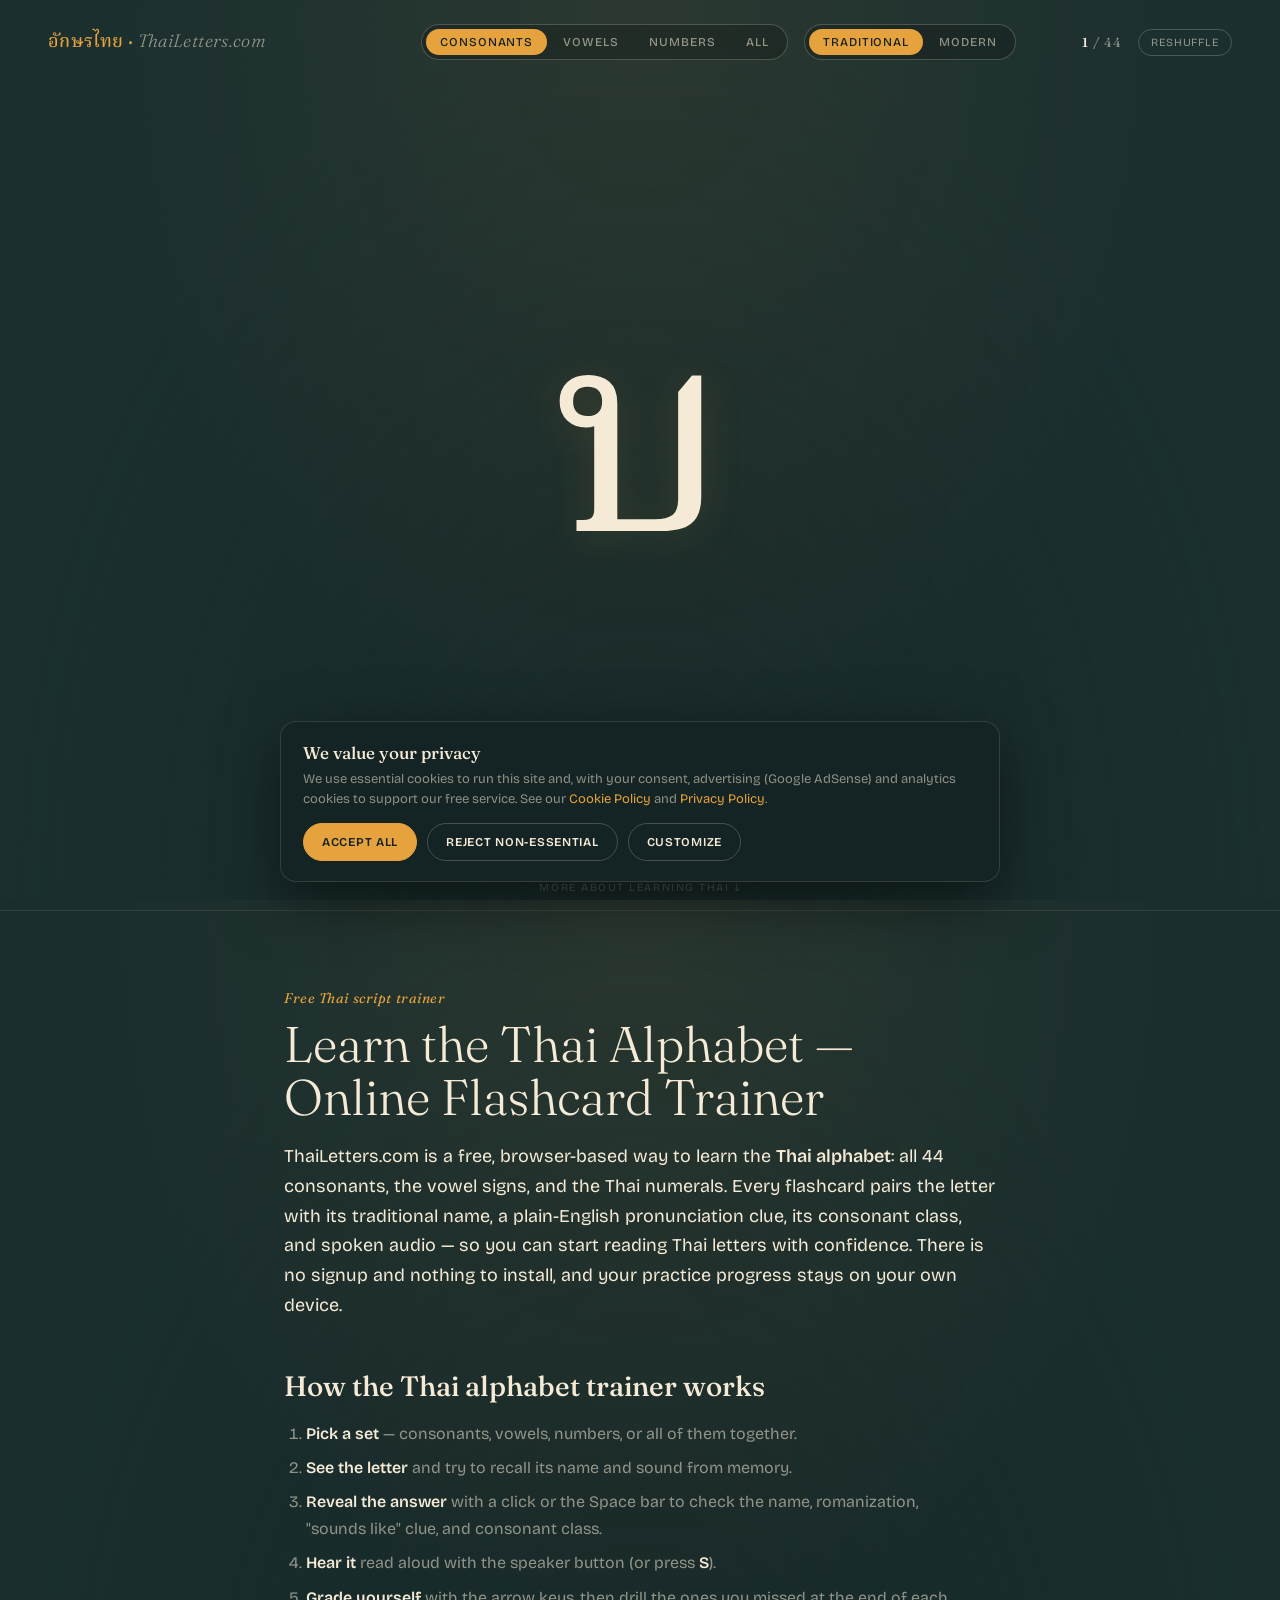
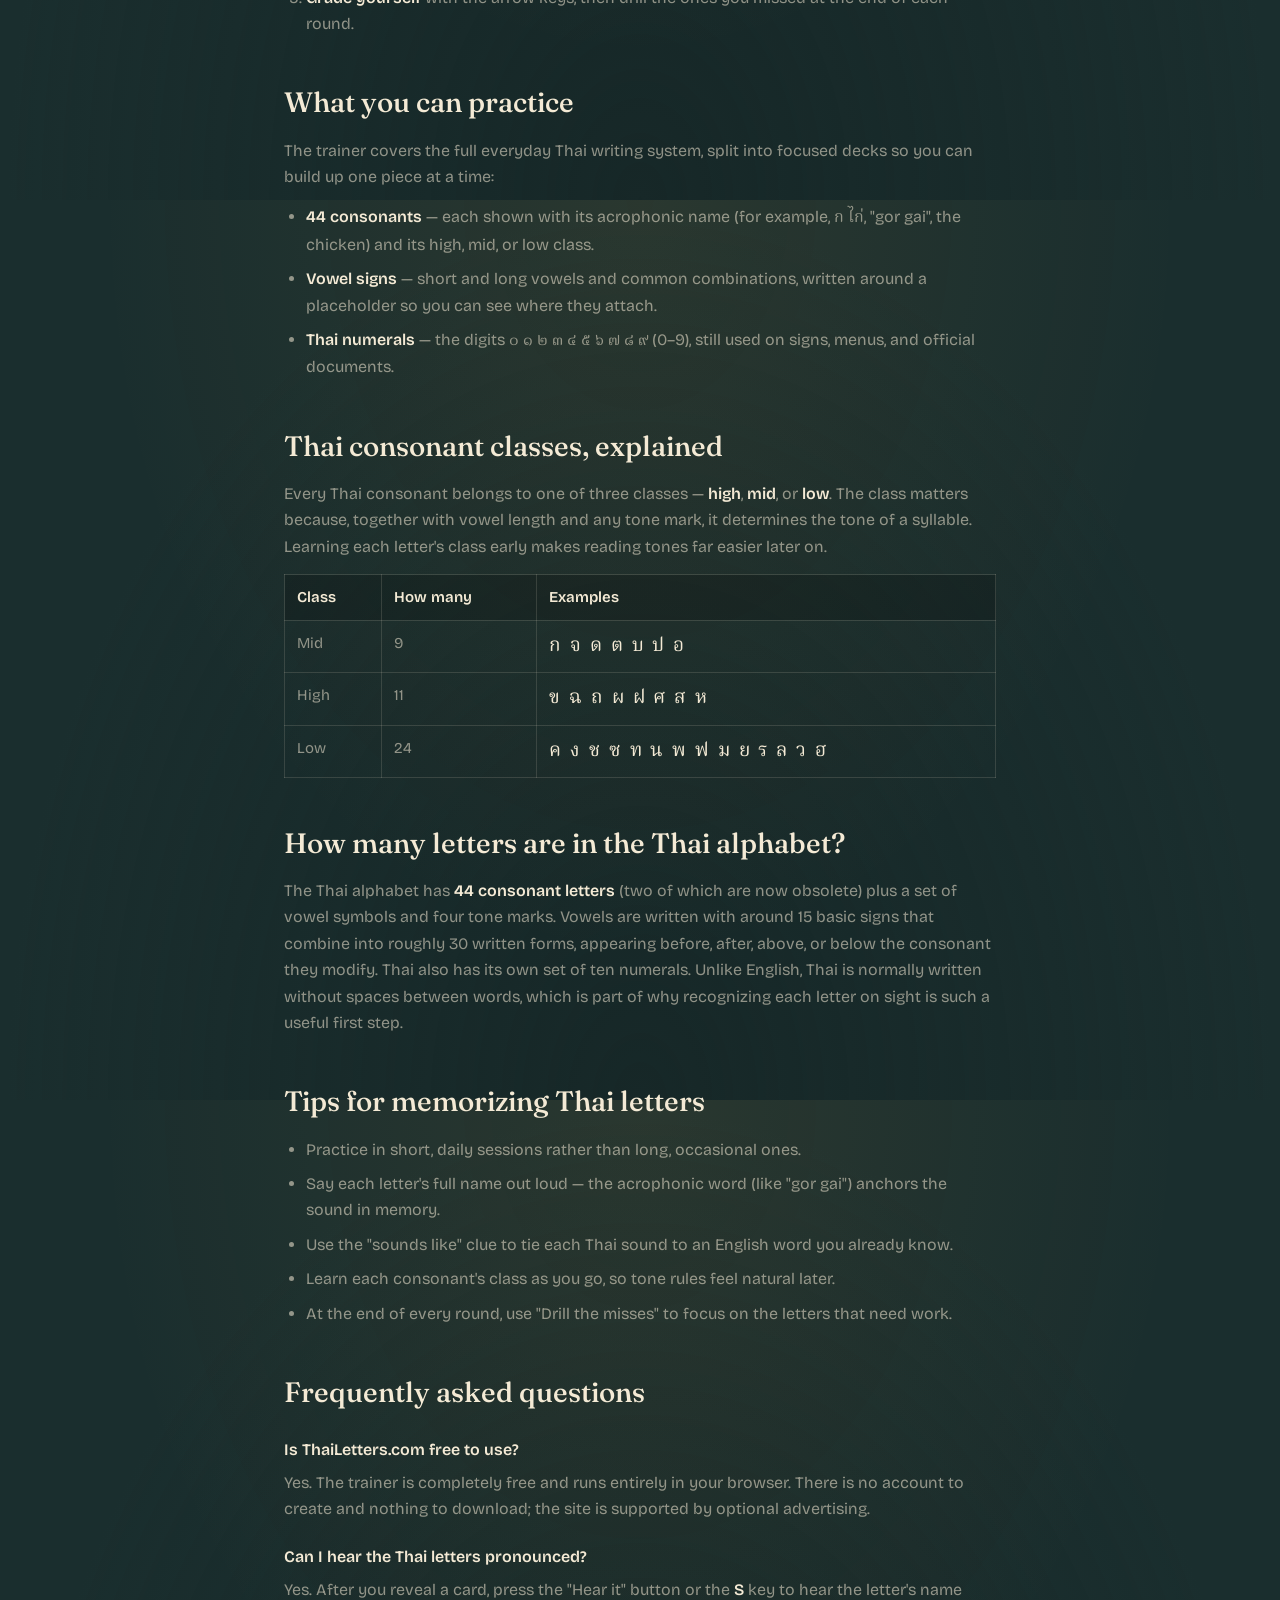
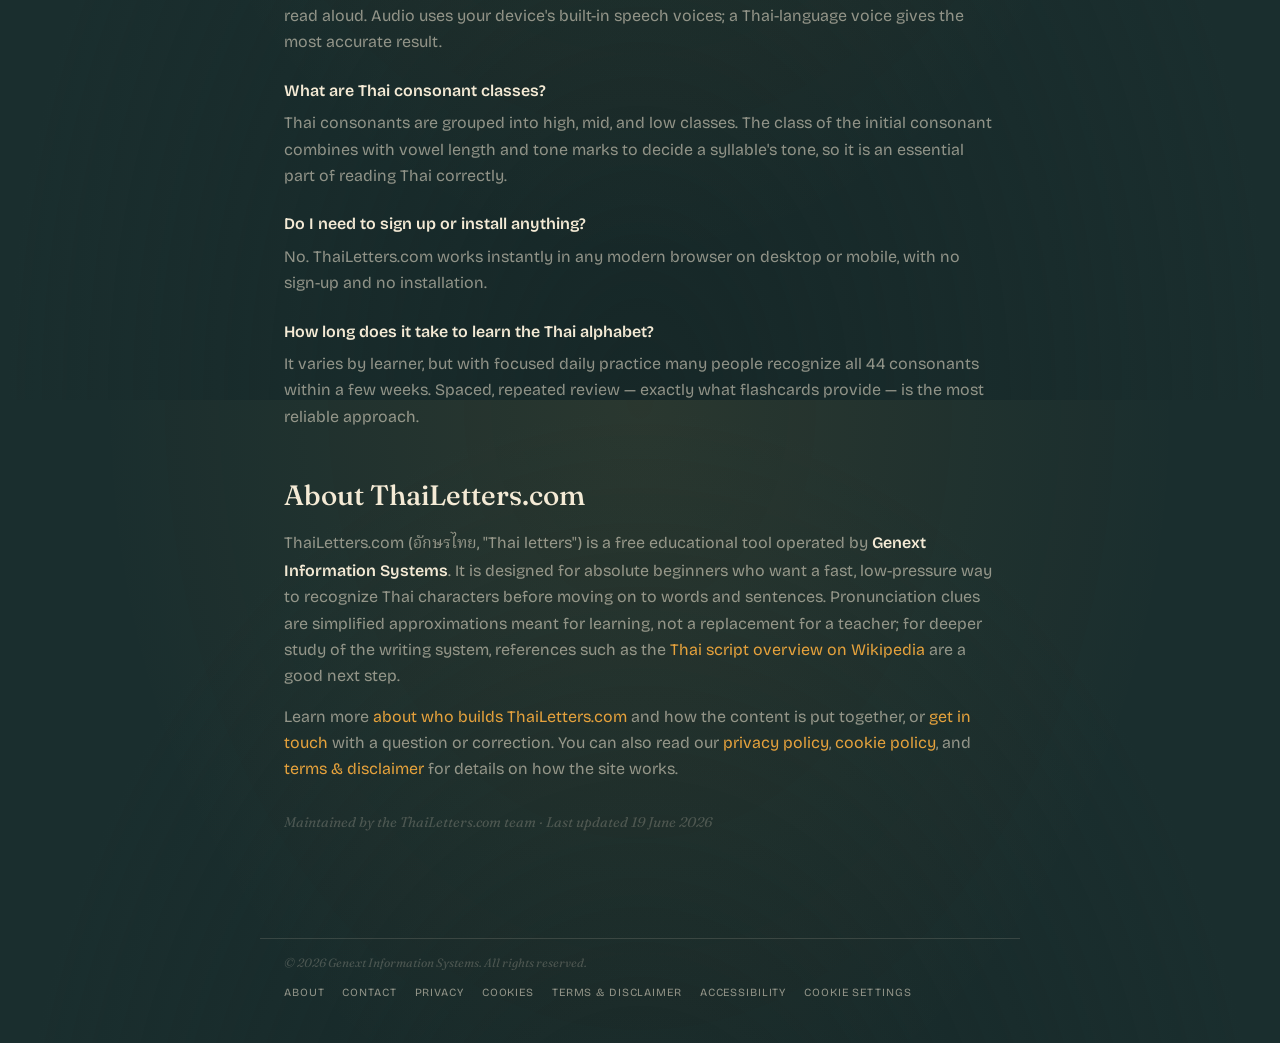
==== index.html @ f6425c84 "Initial commit: Thai Letters site (HTML, CSS, assets)" ====
<!DOCTYPE html>
<html lang="en">
<head>
<script async src="https://pagead2.googlesyndication.com/pagead/js/adsbygoogle.js?client=ca-pub-2738929737632064"
     crossorigin="anonymous"></script>
<meta charset="UTF-8">
<meta name="viewport" content="width=device-width, initial-scale=1.0">
<title>Learn Thai Letters &amp; Numbers &mdash; Free Flashcard Trainer</title>
<meta name="description" content="Master the Thai alphabet free in your browser. Flashcards for all 44 consonants, vowels and numerals, with pronunciation clues, audio and consonant classes.">
<link rel="canonical" href="https://thailetters.com/">
<meta name="robots" content="index, follow, max-image-preview:large, max-snippet:-1">
<meta name="author" content="Genext Information Systems">
<meta name="theme-color" content="#1a2e2e">

<meta property="og:type" content="website">
<meta property="og:site_name" content="ThaiLetters.com">
<meta property="og:title" content="Learn the Thai Alphabet — Free Flashcard Trainer">
<meta property="og:description" content="Free, browser-based flashcards for all 44 Thai consonants, vowels and numerals — with pronunciation clues, audio and consonant classes.">
<meta property="og:url" content="https://thailetters.com/">
<meta property="og:image" content="https://thailetters.com/og-image.png">
<meta property="og:image:width" content="1200">
<meta property="og:image:height" content="630">
<meta property="og:image:alt" content="ThaiLetters.com — learn the Thai alphabet, a free flashcard trainer">
<meta property="og:locale" content="en_US">

<meta name="twitter:card" content="summary_large_image">
<meta name="twitter:title" content="Learn the Thai Alphabet — Free Flashcard Trainer">
<meta name="twitter:description" content="Free flashcards for the Thai consonants, vowels and numerals — pronunciation clues, audio and consonant classes.">
<meta name="twitter:image" content="https://thailetters.com/og-image.png">

<link rel="icon" href="favicon.svg" type="image/svg+xml">
<link rel="apple-touch-icon" href="apple-touch-icon.png">

<link rel="preconnect" href="https://fonts.googleapis.com">
<link rel="preconnect" href="https://fonts.gstatic.com" crossorigin>
<link href="https://fonts.googleapis.com/css2?family=Noto+Serif+Thai:wght@400;500;700&family=Kanit:wght@300;400;500;600&family=Fraunces:ital,opsz,wght@0,9..144,300;0,9..144,500;1,9..144,400&family=Bricolage+Grotesque:wght@400;500;600&display=swap" rel="stylesheet">
<link rel="stylesheet" href="site.css">

<script type="application/ld+json">
{
  "@context": "https://schema.org",
  "@graph": [
    {
      "@type": "WebSite",
      "@id": "https://thailetters.com/#website",
      "url": "https://thailetters.com/",
      "name": "ThaiLetters.com",
      "description": "Free flashcard trainer for the Thai alphabet, vowels and numerals.",
      "inLanguage": "en",
      "publisher": { "@id": "https://thailetters.com/#org" }
    },
    {
      "@type": "Organization",
      "@id": "https://thailetters.com/#org",
      "name": "Genext Information Systems",
      "url": "https://thailetters.com/",
      "logo": "https://thailetters.com/apple-touch-icon.png"
    },
    {
      "@type": "WebApplication",
      "@id": "https://thailetters.com/#app",
      "name": "ThaiLetters.com — Thai Alphabet Trainer",
      "url": "https://thailetters.com/",
      "applicationCategory": "EducationalApplication",
      "operatingSystem": "Any (web browser)",
      "inLanguage": "en",
      "description": "A free, browser-based flashcard trainer for learning the Thai alphabet: 44 consonants, vowel signs and Thai numerals, with pronunciation clues, spoken audio and consonant classes.",
      "isAccessibleForFree": true,
      "offers": { "@type": "Offer", "price": "0", "priceCurrency": "USD" },
      "publisher": { "@id": "https://thailetters.com/#org" }
    },
    {
      "@type": "FAQPage",
      "@id": "https://thailetters.com/#faq",
      "mainEntity": [
        {
          "@type": "Question",
          "name": "Is ThaiLetters.com free to use?",
          "acceptedAnswer": { "@type": "Answer", "text": "Yes. The trainer is completely free and runs entirely in your browser. There is no account to create and nothing to download; the site is supported by optional advertising." }
        },
        {
          "@type": "Question",
          "name": "Can I hear the Thai letters pronounced?",
          "acceptedAnswer": { "@type": "Answer", "text": "Yes. After you reveal a card, press the Hear it button or the S key to hear the letter's name read aloud. Audio uses your device's built-in speech voices; a Thai-language voice gives the most accurate result." }
        },
        {
          "@type": "Question",
          "name": "What are Thai consonant classes?",
          "acceptedAnswer": { "@type": "Answer", "text": "Thai consonants are grouped into high, mid and low classes. The class of the initial consonant combines with vowel length and tone marks to decide a syllable's tone, so it is an essential part of reading Thai correctly." }
        },
        {
          "@type": "Question",
          "name": "Do I need to sign up or install anything?",
          "acceptedAnswer": { "@type": "Answer", "text": "No. ThaiLetters.com works instantly in any modern browser on desktop or mobile, with no sign-up and no installation." }
        },
        {
          "@type": "Question",
          "name": "How many letters are in the Thai alphabet?",
          "acceptedAnswer": { "@type": "Answer", "text": "The Thai alphabet has 44 consonant letters (two now obsolete) plus around 15 basic vowel symbols that combine into roughly 30 written forms, four tone marks, and its own set of ten numerals." }
        }
      ]
    }
  ]
}
</script>
<style>
  :root {
    --bg: #1a2e2e;
    --bg-deeper: #142323;
    --ink: #f4ead5;
    --ink-dim: rgba(244, 234, 213, 0.55);
    --ink-faint: rgba(244, 234, 213, 0.22);
    --accent: #e6a23c;
    --thai-font: 'Noto Serif Thai', serif;
  }

  /* modern font swap — toggled via .font-modern on .app */
  .app.font-modern { --thai-font: 'Kanit', sans-serif; }

  * { box-sizing: border-box; margin: 0; padding: 0; }

  html { height: 100%; scroll-behavior: smooth; }
  body { min-height: 100%; }

  body {
    background: var(--bg);
    background-image:
      radial-gradient(ellipse at top, rgba(230, 162, 60, 0.08), transparent 60%),
      radial-gradient(ellipse at bottom, rgba(20, 35, 35, 0.6), transparent 70%);
    color: var(--ink);
    font-family: 'Bricolage Grotesque', system-ui, sans-serif;
    position: relative;
  }

  body::before {
    content: "";
    position: fixed; inset: 0;
    background-image: url("data:image/svg+xml,%3Csvg viewBox='0 0 200 200' xmlns='http://www.w3.org/2000/svg'%3E%3Cfilter id='n'%3E%3CfeTurbulence type='fractalNoise' baseFrequency='0.9' numOctaves='2' stitchTiles='stitch'/%3E%3CfeColorMatrix values='0 0 0 0 1  0 0 0 0 1  0 0 0 0 1  0 0 0 0.04 0'/%3E%3C/filter%3E%3Crect width='100%25' height='100%25' filter='url(%23n)'/%3E%3C/svg%3E");
    pointer-events: none;
    opacity: 0.5;
    mix-blend-mode: overlay;
    z-index: 1;
  }

  .app {
    position: relative; z-index: 2;
    min-height: 100vh;
    display: grid;
    grid-template-rows: auto 1fr auto;
    padding: 24px 48px 16px;
    cursor: pointer;
    user-select: none;
  }

  /* TOP BAR */
  .top {
    display: flex;
    justify-content: space-between;
    align-items: center;
    gap: 20px;
    flex-wrap: wrap;
  }
  .brand {
    font-family: 'Fraunces', serif;
    font-style: italic;
    font-weight: 300;
    font-size: 18px;
    color: var(--ink-dim);
    letter-spacing: 0.02em;
  }
  .brand span { color: var(--accent); font-style: normal; font-weight: 500; }
  .brand .thai-label { font-family: var(--thai-font); font-style: normal; }

  .controls { display: flex; align-items: center; gap: 16px; flex-wrap: wrap; }

  .toggle-group {
    display: flex; gap: 2px;
    background: rgba(0,0,0,0.2);
    padding: 4px;
    border-radius: 999px;
    border: 1px solid var(--ink-faint);
  }
  .toggle-group .label {
    font-family: 'Fraunces', serif;
    font-style: italic;
    font-size: 11px;
    color: var(--ink-faint);
    padding: 6px 6px 6px 12px;
    align-self: center;
  }
  .pill {
    background: transparent; border: none;
    color: var(--ink-dim);
    font-family: inherit; font-size: 12px; font-weight: 500;
    padding: 6px 14px; border-radius: 999px;
    cursor: pointer;
    text-transform: uppercase; letter-spacing: 0.08em;
    transition: all 0.2s ease;
  }
  .pill:hover { color: var(--ink); }
  .pill.active { background: var(--accent); color: var(--bg-deeper); }

  .progress {
    font-family: 'Fraunces', serif;
    font-size: 13px;
    color: var(--ink-dim);
    letter-spacing: 0.08em;
    text-transform: uppercase;
    min-width: 90px;
    text-align: right;
  }
  .progress strong { color: var(--ink); font-weight: 500; }

  .reset-btn {
    background: transparent;
    border: 1px solid var(--ink-faint);
    color: var(--ink-dim);
    font-family: inherit; font-size: 11px;
    padding: 6px 12px; border-radius: 999px;
    cursor: pointer;
    text-transform: uppercase; letter-spacing: 0.08em;
    transition: all 0.2s ease;
  }
  .reset-btn:hover { color: var(--accent); border-color: var(--accent); }

  /* CENTER STAGE */
  .stage {
    display: grid;
    place-items: center;
    position: relative;
    overflow: hidden;
  }
  .card {
    display: flex;
    align-items: center;
    justify-content: center;
    text-align: center;
    transition: opacity 0.18s ease;
    max-width: 100%;
  }
  .card.fading { opacity: 0; }

  .char {
    font-family: var(--thai-font);
    font-weight: 400;
    font-size: clamp(120px, 22vw, 300px);
    line-height: 1;
    color: var(--ink);
    text-shadow: 0 4px 40px rgba(230, 162, 60, 0.15);
    flex: none;
  }

  .answer {
    text-align: left;
    max-width: 0;
    margin-left: 0;
    opacity: 0;
    transform: translateX(10px);
    pointer-events: none;
    overflow: hidden;
  }
  .answer.shown {
    max-width: clamp(280px, 42vw, 480px);
    margin-left: clamp(28px, 5vw, 72px);
    opacity: 1;
    transform: translateX(0);
    pointer-events: auto;
    transition: opacity 0.4s ease, transform 0.4s ease, max-width 0.45s ease, margin-left 0.45s ease;
  }
  .emoji {
    font-size: 72px;
    line-height: 1;
    margin-bottom: 10px;
    filter: drop-shadow(0 4px 12px rgba(0,0,0,0.3));
  }
  .emoji:empty { display: none; }

  .name-thai {
    font-family: var(--thai-font);
    font-size: clamp(28px, 4vw, 44px);
    color: var(--accent);
    font-weight: 500;
    letter-spacing: 0.02em;
  }

  .soundslike {
    font-family: 'Fraunces', serif;
    font-style: italic;
    font-size: clamp(14px, 1.6vw, 18px);
    color: var(--ink);
    margin-top: 12px;
    line-height: 1.45;
  }
  .soundslike[hidden] { display: none; }

  .meta {
    font-family: 'Bricolage Grotesque', sans-serif;
    font-size: 12px;
    color: var(--ink-dim);
    margin-top: 12px;
    text-transform: uppercase;
    letter-spacing: 0.16em;
    line-height: 1.7;
  }
  .meta .sound { color: var(--accent); font-weight: 500; }
  .cls { font-weight: 600; }
  .cls-mid  { color: var(--accent); }
  .cls-high { color: #8fb8e0; }
  .cls-low  { color: #9cc9a8; }

  .translit {
    font-family: 'Fraunces', serif;
    font-style: italic;
    font-weight: 300;
    font-size: clamp(20px, 2.4vw, 28px);
    color: var(--ink);
    margin-top: 6px;
  }

  .meaning {
    font-family: 'Bricolage Grotesque', sans-serif;
    font-size: 13px;
    color: var(--ink-dim);
    margin-top: 14px;
    text-transform: uppercase;
    letter-spacing: 0.2em;
  }
  .meaning .sound { color: var(--accent); font-weight: 500; }

  /* speaker / text-to-speech button */
  .speak-btn {
    display: inline-flex;
    align-items: center;
    gap: 8px;
    margin-top: 16px;
    padding: 9px 16px;
    border-radius: 999px;
    border: 1px solid var(--ink-faint);
    background: rgba(244, 234, 213, 0.04);
    color: var(--ink);
    font-family: 'Bricolage Grotesque', sans-serif;
    font-size: 12px;
    font-weight: 500;
    letter-spacing: 0.06em;
    text-transform: uppercase;
    cursor: pointer;
    transition: border-color 0.18s ease, background 0.18s ease, color 0.18s ease, opacity 0.18s ease;
  }
  .speak-btn:hover { border-color: var(--accent); color: var(--accent); }
  .speak-btn:focus-visible { outline: 2px solid var(--accent); outline-offset: 2px; }
  .speak-btn .spk-icon { font-size: 15px; }
  .speak-btn.speaking { border-color: var(--accent); color: var(--accent); }
  .speak-btn.speaking .spk-icon { animation: spk-pulse 0.7s ease-in-out infinite; }
  .speak-btn[hidden] { display: none; }
  .speak-btn .k {
    display: inline-block;
    padding: 1px 6px;
    border: 1px solid var(--ink-faint);
    border-radius: 4px;
    font-size: 10px;
    color: var(--ink-dim);
  }
  @keyframes spk-pulse { 0%,100% { opacity: 1; } 50% { opacity: 0.35; } }

  /* BOTTOM HINT */
  .hint {
    text-align: center;
    font-family: 'Fraunces', serif;
    font-style: italic;
    font-weight: 300;
    font-size: 14px;
    color: var(--ink-faint);
    letter-spacing: 0.04em;
    transition: opacity 0.3s ease;
    min-height: 22px;
  }
  .hint .key {
    display: inline-block;
    padding: 2px 8px;
    border: 1px solid var(--ink-faint);
    border-radius: 4px;
    margin: 0 4px;
    font-style: normal;
    font-family: 'Bricolage Grotesque', sans-serif;
    font-size: 11px;
    color: var(--ink-dim);
    text-transform: uppercase;
    letter-spacing: 0.08em;
  }

  .complete {
    position: absolute; inset: 0;
    display: none;
    place-items: center;
    background: rgba(20, 35, 35, 0.92);
    backdrop-filter: blur(8px);
    text-align: center;
    z-index: 5;
  }
  .complete.shown { display: grid; }
  .complete-inner {
    max-width: min(720px, 92vw);
    max-height: 88vh;
    display: flex;
    flex-direction: column;
    align-items: center;
    padding: 8px 16px;
    overflow: hidden;
  }
  .score-pct {
    font-family: 'Fraunces', serif;
    font-weight: 300;
    font-size: clamp(64px, 12vw, 104px);
    line-height: 0.9;
    color: var(--accent);
  }
  .score-pct.high { color: #5fd38a; }
  .score-pct.low  { color: #f08a7a; }
  .complete-inner h2 {
    font-family: var(--thai-font);
    font-weight: 500;
    font-size: 30px;
    color: var(--ink);
    margin: 6px 0 2px;
  }
  .complete-inner p {
    color: var(--ink-dim);
    font-size: 13px;
    text-transform: uppercase;
    letter-spacing: 0.15em;
  }

  /* RESULTS GRID */
  .score-grid {
    display: grid;
    grid-template-columns: repeat(auto-fill, minmax(60px, 1fr));
    gap: 7px;
    width: 100%;
    margin: 22px 0 24px;
    max-height: 44vh;
    overflow-y: auto;
    padding: 2px;
  }
  .score-cell {
    display: flex;
    flex-direction: column;
    align-items: center;
    gap: 3px;
    padding: 9px 4px 7px;
    border-radius: 10px;
    background: rgba(0,0,0,0.22);
    border: 1px solid var(--ink-faint);
  }
  .score-cell .sc-char {
    font-family: var(--thai-font);
    font-size: 28px;
    line-height: 1;
  }
  .score-cell .sc-translit {
    font-family: 'Fraunces', serif;
    font-style: italic;
    font-size: 10px;
    color: var(--ink-dim);
    text-align: center;
    line-height: 1.1;
  }
  .score-cell.correct { border-color: rgba(95,211,138,0.35); }
  .score-cell.correct .sc-char { color: #5fd38a; }
  .score-cell.incorrect { border-color: rgba(240,138,122,0.4); }
  .score-cell.incorrect .sc-char,
  .score-cell.incorrect .sc-translit { color: #f08a7a; }

  .score-actions { display: flex; gap: 12px; flex-wrap: wrap; justify-content: center; }

  /* JUDGE BUTTONS (reveal + score actions) */
  .judge-buttons {
    display: flex;
    gap: 14px;
    justify-content: flex-start;
    margin-top: 26px;
  }
  .judge-btn {
    font-family: 'Bricolage Grotesque', sans-serif;
    font-size: 12px;
    font-weight: 600;
    letter-spacing: 0.08em;
    text-transform: uppercase;
    padding: 12px 24px;
    border-radius: 999px;
    border: 1px solid transparent;
    background: transparent;
    color: var(--ink);
    cursor: pointer;
    transition: background 0.18s ease, border-color 0.18s ease, color 0.18s ease;
  }
  .judge-btn .k {
    display: inline-block;
    margin-left: 8px;
    padding: 1px 7px;
    border: 1px solid currentColor;
    border-radius: 4px;
    font-size: 10px;
    opacity: 0.7;
  }
  .judge-btn.correct {
    background: rgba(95,211,138,0.12);
    border-color: rgba(95,211,138,0.5);
    color: #6fdc97;
  }
  .judge-btn.correct:hover { background: rgba(95,211,138,0.24); }
  .judge-btn.incorrect {
    background: rgba(240,138,122,0.10);
    border-color: rgba(240,138,122,0.5);
    color: #f49a8b;
  }
  .judge-btn.incorrect:hover { background: rgba(240,138,122,0.22); }
  .judge-btn.restart {
    background: var(--accent);
    border-color: var(--accent);
    color: var(--bg-deeper);
  }
  .judge-btn.restart:hover { filter: brightness(1.08); }
  .judge-btn.review {
    border-color: var(--ink-faint);
    color: var(--ink-dim);
  }
  .judge-btn.review:hover { color: var(--accent); border-color: var(--accent); }
  .judge-btn:focus-visible { outline: 2px solid var(--accent); outline-offset: 2px; }
  .judge-btn[hidden] { display: none; }

  @media (max-width: 760px) {
    .app { padding: 20px; }
    .top { flex-direction: column; align-items: stretch; gap: 12px; }
    .controls { justify-content: space-between; }
    .progress { min-width: auto; text-align: left; }
    .emoji { font-size: 56px; }
    .card { flex-direction: column; }
    .answer { transform: translateY(10px); text-align: center; }
    .answer.shown {
      max-width: min(92vw, 460px);
      margin-left: 0;
      margin-top: 20px;
      transform: translateY(0);
      transition: opacity 0.4s ease, transform 0.4s ease, max-width 0.45s ease, margin-top 0.45s ease;
    }
    .soundslike, .meta, .speak-btn { text-align: center; }
    .speak-btn { align-self: center; }
    .judge-buttons { flex-direction: column; width: 100%; justify-content: center; }
    .judge-btn { width: 100%; }
  }

  @media (prefers-reduced-motion: reduce) {
    .card, .answer { transition: none; }
    .speak-btn.speaking .spk-icon { animation: none; }
    html { scroll-behavior: auto; }
  }

  /* scroll cue under the hero */
  .scroll-cue {
    justify-self: center;
    margin-top: 6px;
    font-family: 'Bricolage Grotesque', sans-serif;
    font-size: 11px; letter-spacing: 0.14em; text-transform: uppercase;
    color: var(--ink-faint); text-decoration: none;
    transition: color 0.2s ease;
  }
  .scroll-cue:hover { color: var(--accent); }

  /* ===== content / learn section (indexable copy) ===== */
  .learn {
    position: relative; z-index: 2;
    cursor: auto; user-select: text;
    border-top: 1px solid rgba(244, 234, 213, 0.1);
  }
  .learn-wrap { max-width: 760px; margin: 0 auto; padding: 76px 24px 90px; line-height: 1.65; }
  .learn .eyebrow { font-family: 'Fraunces', serif; font-style: italic; color: var(--accent); font-size: 14px; margin-bottom: 8px; }
  .learn h1 { font-family: 'Fraunces', serif; font-weight: 300; font-size: clamp(32px, 5vw, 50px); line-height: 1.06; margin-bottom: 18px; color: var(--ink); }
  .learn .lead { font-size: 18px; color: var(--ink); margin-bottom: 12px; }
  .learn h2 { font-family: 'Fraunces', serif; font-weight: 500; font-size: clamp(22px, 3vw, 28px); margin: 42px 0 12px; color: var(--ink); }
  .learn h3 { font-family: 'Bricolage Grotesque', sans-serif; font-weight: 600; font-size: 16px; margin: 22px 0 6px; color: var(--ink); }
  .learn p, .learn li { color: var(--ink-dim); font-size: 16px; }
  .learn p { margin-bottom: 14px; }
  .learn strong { color: var(--ink); font-weight: 600; }
  .learn ul, .learn ol { margin: 0 0 16px; padding-left: 22px; }
  .learn li { margin-bottom: 8px; }
  .learn a { color: var(--accent); text-decoration: none; }
  .learn a:hover { text-decoration: underline; }
  .learn [lang="th"] { font-family: var(--thai-font); }
  .learn table { width: 100%; border-collapse: collapse; margin: 6px 0 18px; font-size: 15px; }
  .learn th, .learn td { text-align: left; padding: 10px 12px; border: 1px solid rgba(244, 234, 213, 0.14); color: var(--ink-dim); vertical-align: top; }
  .learn th { background: rgba(0, 0, 0, 0.18); color: var(--ink); font-weight: 600; }
  .learn td[lang="th"] { color: var(--ink); font-size: 19px; letter-spacing: 0.1em; }
  .learn .byline { margin-top: 28px; font-family: 'Fraunces', serif; font-style: italic; font-size: 14px; color: var(--ink-faint); }

  /* page-level footer (outside the hero) */
  body > .site-footer {
    position: relative; z-index: 2;
    max-width: 760px; margin: 0 auto;
    padding: 16px 24px 44px;
    cursor: auto;
  }
</style>
</head>
<body>
  <div class="app" id="app">

    <header class="top">
      <div class="brand"><span class="thai-label">อักษรไทย</span> <span>·</span> ThaiLetters.com</div>
      <div class="controls">
        <div class="toggle-group" id="modes">
          <button class="pill active" data-mode="consonants">Consonants</button>
          <button class="pill" data-mode="vowels">Vowels</button>
          <button class="pill" data-mode="numbers">Numbers</button>
          <button class="pill" data-mode="all">All</button>
        </div>
        <div class="toggle-group" id="fonts">
          <button class="pill active" data-font="traditional">Traditional</button>
          <button class="pill" data-font="modern">Modern</button>
        </div>
        <div class="progress"><strong id="pos">1</strong> / <span id="total">44</span></div>
        <button class="reset-btn" id="reset">Reshuffle</button>
      </div>
    </header>

    <main class="stage" id="stage">
      <div class="card" id="card">
        <div class="char" id="char">ก</div>
        <div class="answer" id="answer">
          <div class="emoji" id="emoji"></div>
          <div class="name-thai" id="nameThai"></div>
          <div class="translit" id="translit"></div>
          <div class="soundslike" id="soundsLike"></div>
          <button class="speak-btn" id="speakBtn" type="button">
            <span class="spk-icon" aria-hidden="true">&#128266;</span> Hear it <span class="k">S</span>
          </button>
          <div class="meta" id="meta"></div>
          <div class="judge-buttons" id="judgeButtons">
            <button class="judge-btn incorrect" id="btnWrong">Got it wrong <span class="k">&larr;</span></button>
            <button class="judge-btn correct" id="btnRight">Got it right <span class="k">&rarr;</span></button>
          </div>
        </div>
      </div>

      <div class="complete" id="complete">
        <div class="complete-inner">
          <div class="score-pct" id="scorePct">0%</div>
          <h2 id="scorePraise">เก่งมาก</h2>
          <p id="scoreCount">0 / 0 correct</p>
          <div class="score-grid" id="scoreGrid"></div>
          <div class="score-actions">
            <button class="judge-btn review" id="reviewWrong">Drill the misses</button>
            <button class="judge-btn restart" id="restart">Reshuffle &amp; go again</button>
          </div>
        </div>
      </div>
    </main>

    <footer class="hint" id="hint">Recall the answer, then click to reveal</footer>

    <a class="scroll-cue" href="#learn">More about learning Thai &#8595;</a>

  </div>

  <section class="learn" id="learn">
    <div class="learn-wrap">
      <p class="eyebrow">Free Thai script trainer</p>
      <h1>Learn the Thai Alphabet &mdash; Online Flashcard Trainer</h1>
      <p class="lead">ThaiLetters.com is a free, browser-based way to learn the <strong>Thai alphabet</strong>: all 44 consonants, the vowel signs, and the Thai numerals. Every flashcard pairs the letter with its traditional name, a plain-English pronunciation clue, its consonant class, and spoken audio &mdash; so you can start reading Thai letters with confidence. There is no signup and nothing to install, and your practice progress stays on your own device.</p>

      <h2>How the Thai alphabet trainer works</h2>
      <ol>
        <li><strong>Pick a set</strong> &mdash; consonants, vowels, numbers, or all of them together.</li>
        <li><strong>See the letter</strong> and try to recall its name and sound from memory.</li>
        <li><strong>Reveal the answer</strong> with a click or the Space bar to check the name, romanization, "sounds&nbsp;like" clue, and consonant class.</li>
        <li><strong>Hear it</strong> read aloud with the speaker button (or press <strong>S</strong>).</li>
        <li><strong>Grade yourself</strong> with the arrow keys, then drill the ones you missed at the end of each round.</li>
      </ol>

      <h2>What you can practice</h2>
      <p>The trainer covers the full everyday Thai writing system, split into focused decks so you can build up one piece at a time:</p>
      <ul>
        <li><strong>44 consonants</strong> &mdash; each shown with its acrophonic name (for example, <span lang="th">ก&nbsp;ไก่</span>, "gor gai", the chicken) and its high, mid, or low class.</li>
        <li><strong>Vowel signs</strong> &mdash; short and long vowels and common combinations, written around a placeholder so you can see where they attach.</li>
        <li><strong>Thai numerals</strong> &mdash; the digits <span lang="th">๐&nbsp;๑&nbsp;๒&nbsp;๓&nbsp;๔&nbsp;๕&nbsp;๖&nbsp;๗&nbsp;๘&nbsp;๙</span> (0&ndash;9), still used on signs, menus, and official documents.</li>
      </ul>

      <h2>Thai consonant classes, explained</h2>
      <p>Every Thai consonant belongs to one of three classes &mdash; <strong>high</strong>, <strong>mid</strong>, or <strong>low</strong>. The class matters because, together with vowel length and any tone mark, it determines the tone of a syllable. Learning each letter's class early makes reading tones far easier later on.</p>
      <table>
        <thead><tr><th>Class</th><th>How many</th><th>Examples</th></tr></thead>
        <tbody>
          <tr><td>Mid</td><td>9</td><td lang="th">ก จ ด ต บ ป อ</td></tr>
          <tr><td>High</td><td>11</td><td lang="th">ข ฉ ถ ผ ฝ ศ ส ห</td></tr>
          <tr><td>Low</td><td>24</td><td lang="th">ค ง ช ซ ท น พ ฟ ม ย ร ล ว ฮ</td></tr>
        </tbody>
      </table>

      <h2>How many letters are in the Thai alphabet?</h2>
      <p>The Thai alphabet has <strong>44 consonant letters</strong> (two of which are now obsolete) plus a set of vowel symbols and four tone marks. Vowels are written with around 15 basic signs that combine into roughly 30 written forms, appearing before, after, above, or below the consonant they modify. Thai also has its own set of ten numerals. Unlike English, Thai is normally written without spaces between words, which is part of why recognizing each letter on sight is such a useful first step.</p>

      <h2>Tips for memorizing Thai letters</h2>
      <ul>
        <li>Practice in short, daily sessions rather than long, occasional ones.</li>
        <li>Say each letter's full name out loud &mdash; the acrophonic word (like "gor gai") anchors the sound in memory.</li>
        <li>Use the "sounds like" clue to tie each Thai sound to an English word you already know.</li>
        <li>Learn each consonant's class as you go, so tone rules feel natural later.</li>
        <li>At the end of every round, use "Drill the misses" to focus on the letters that need work.</li>
      </ul>

      <h2>Frequently asked questions</h2>
      <div class="faq">
        <h3>Is ThaiLetters.com free to use?</h3>
        <p>Yes. The trainer is completely free and runs entirely in your browser. There is no account to create and nothing to download; the site is supported by optional advertising.</p>

        <h3>Can I hear the Thai letters pronounced?</h3>
        <p>Yes. After you reveal a card, press the "Hear it" button or the <strong>S</strong> key to hear the letter's name read aloud. Audio uses your device's built-in speech voices; a Thai-language voice gives the most accurate result.</p>

        <h3>What are Thai consonant classes?</h3>
        <p>Thai consonants are grouped into high, mid, and low classes. The class of the initial consonant combines with vowel length and tone marks to decide a syllable's tone, so it is an essential part of reading Thai correctly.</p>

        <h3>Do I need to sign up or install anything?</h3>
        <p>No. ThaiLetters.com works instantly in any modern browser on desktop or mobile, with no sign-up and no installation.</p>

        <h3>How long does it take to learn the Thai alphabet?</h3>
        <p>It varies by learner, but with focused daily practice many people recognize all 44 consonants within a few weeks. Spaced, repeated review &mdash; exactly what flashcards provide &mdash; is the most reliable approach.</p>
      </div>

      <h2>About ThaiLetters.com</h2>
      <p>ThaiLetters.com (<span lang="th">อักษรไทย</span>, "Thai letters") is a free educational tool operated by <strong>Genext Information Systems</strong>. It is designed for absolute beginners who want a fast, low-pressure way to recognize Thai characters before moving on to words and sentences. Pronunciation clues are simplified approximations meant for learning, not a replacement for a teacher; for deeper study of the writing system, references such as the <a href="https://en.wikipedia.org/wiki/Thai_script" rel="noopener" target="_blank">Thai script overview on Wikipedia</a> are a good next step.</p>
      <p>Learn more <a href="about.html">about who builds ThaiLetters.com</a> and how the content is put together, or <a href="contact.html">get in touch</a> with a question or correction. You can also read our <a href="privacy.html">privacy policy</a>, <a href="cookie-policy.html">cookie policy</a>, and <a href="terms.html">terms &amp; disclaimer</a> for details on how the site works.</p>
      <p class="byline">Maintained by the ThaiLetters.com team &middot; Last updated 19 June 2026</p>
    </div>
  </section>

  <footer class="site-footer">
    <div class="sf-copy">&copy; 2026 Genext Information Systems. All rights reserved.</div>
    <nav class="sf-links" aria-label="Legal and site links">
      <a href="about.html">About</a>
      <a href="contact.html">Contact</a>
      <a href="privacy.html">Privacy</a>
      <a href="cookie-policy.html">Cookies</a>
      <a href="terms.html">Terms &amp; Disclaimer</a>
      <a href="accessibility.html">Accessibility</a>
      <button type="button" class="sf-link-btn" data-cookie-settings>Cookie settings</button>
    </nav>
  </footer>

<script>
// ---- DATA ----
const consonants = [
  { char: 'ก', name: 'ก ไก่',     translit: 'gor gai',       meaning: 'chicken',          sound: 'g (low k)',  emoji: '🐔' },
  { char: 'ข', name: 'ข ไข่',     translit: 'kho khai',      meaning: 'egg',              sound: 'kh (high)',  emoji: '🥚' },
  { char: 'ฃ', name: 'ฃ ขวด',    translit: 'kho khuat',     meaning: 'bottle (obs.)',    sound: 'kh (high)',  emoji: '🍾' },
  { char: 'ค', name: 'ค ควาย',   translit: 'kho khwai',     meaning: 'water buffalo',    sound: 'kh (low)',   emoji: '🐃' },
  { char: 'ฅ', name: 'ฅ คน',     translit: 'kho khon',      meaning: 'person (obs.)',    sound: 'kh (low)',   emoji: '🧑' },
  { char: 'ฆ', name: 'ฆ ระฆัง',  translit: 'kho rakhang',   meaning: 'bell',             sound: 'kh (low)',   emoji: '🔔' },
  { char: 'ง', name: 'ง งู',      translit: 'ngo ngu',       meaning: 'snake',            sound: 'ng',         emoji: '🐍' },
  { char: 'จ', name: 'จ จาน',    translit: 'jo jan',        meaning: 'plate',            sound: 'j',          emoji: '🍽️' },
  { char: 'ฉ', name: 'ฉ ฉิ่ง',    translit: 'cho ching',     meaning: 'cymbals',          sound: 'ch (high)',  emoji: '🎶' },
  { char: 'ช', name: 'ช ช้าง',   translit: 'cho chang',     meaning: 'elephant',         sound: 'ch (low)',   emoji: '🐘' },
  { char: 'ซ', name: 'ซ โซ่',     translit: 'so so',         meaning: 'chain',            sound: 's (low)',    emoji: '⛓️' },
  { char: 'ฌ', name: 'ฌ เฌอ',   translit: 'cho choe',      meaning: 'tree',             sound: 'ch (low)',   emoji: '🌳' },
  { char: 'ญ', name: 'ญ หญิง',   translit: 'yo ying',       meaning: 'woman',            sound: 'y',          emoji: '👩' },
  { char: 'ฎ', name: 'ฎ ชฎา',    translit: 'do chada',      meaning: 'headdress',        sound: 'd',          emoji: '👑' },
  { char: 'ฏ', name: 'ฏ ปฏัก',   translit: 'to patak',      meaning: 'goad / spear',     sound: 't',          emoji: '🔱' },
  { char: 'ฐ', name: 'ฐ ฐาน',    translit: 'tho than',      meaning: 'pedestal',         sound: 'th (high)',  emoji: '🏛️' },
  { char: 'ฑ', name: 'ฑ มณโฑ',  translit: 'tho montho',    meaning: 'Montho',           sound: 'th (low)',   emoji: '👸' },
  { char: 'ฒ', name: 'ฒ ผู้เฒ่า', translit: 'tho phu-thao',  meaning: 'elder',            sound: 'th (low)',   emoji: '👴' },
  { char: 'ณ', name: 'ณ เณร',    translit: 'no nen',        meaning: 'novice monk',      sound: 'n',          emoji: '🧘' },
  { char: 'ด', name: 'ด เด็ก',    translit: 'do dek',        meaning: 'child',            sound: 'd',          emoji: '🧒' },
  { char: 'ต', name: 'ต เต่า',    translit: 'to tao',        meaning: 'turtle',           sound: 't',          emoji: '🐢' },
  { char: 'ถ', name: 'ถ ถุง',     translit: 'tho thung',     meaning: 'bag',              sound: 'th (high)',  emoji: '🛍️' },
  { char: 'ท', name: 'ท ทหาร',   translit: 'tho thahan',    meaning: 'soldier',          sound: 'th (low)',   emoji: '💂' },
  { char: 'ธ', name: 'ธ ธง',      translit: 'tho thong',     meaning: 'flag',             sound: 'th (low)',   emoji: '<svg viewBox="0 0 30 20" xmlns="http://www.w3.org/2000/svg" style="height:0.95em;width:auto;display:inline-block;vertical-align:middle;border-radius:3px;box-shadow:0 2px 8px rgba(0,0,0,0.3)"><rect width="30" height="20" fill="#A51931"/><rect y="3.33" width="30" height="13.33" fill="#fff"/><rect y="6.67" width="30" height="6.67" fill="#2D2A4A"/></svg>' },
  { char: 'น', name: 'น หนู',    translit: 'no nu',         meaning: 'mouse',            sound: 'n',          emoji: '🐭' },
  { char: 'บ', name: 'บ ใบไม้',  translit: 'bo baimai',     meaning: 'leaf',             sound: 'b',          emoji: '🍃' },
  { char: 'ป', name: 'ป ปลา',    translit: 'po pla',        meaning: 'fish',             sound: 'p',          emoji: '🐟' },
  { char: 'ผ', name: 'ผ ผึ้ง',    translit: 'pho phueng',    meaning: 'bee',              sound: 'ph (high)',  emoji: '🐝' },
  { char: 'ฝ', name: 'ฝ ฝา',     translit: 'fo fa',         meaning: 'lid',              sound: 'f (high)',   emoji: '🥘' },
  { char: 'พ', name: 'พ พาน',   translit: 'pho phan',      meaning: 'ceremonial tray',  sound: 'ph (low)',   emoji: '🏺' },
  { char: 'ฟ', name: 'ฟ ฟัน',    translit: 'fo fan',        meaning: 'tooth',            sound: 'f (low)',    emoji: '🦷' },
  { char: 'ภ', name: 'ภ สำเภา',  translit: 'pho samphao',   meaning: 'junk boat',        sound: 'ph (low)',   emoji: '⛵' },
  { char: 'ม', name: 'ม ม้า',     translit: 'mo ma',         meaning: 'horse',            sound: 'm',          emoji: '🐎' },
  { char: 'ย', name: 'ย ยักษ์',   translit: 'yo yak',        meaning: 'giant / ogre',     sound: 'y',          emoji: '👹' },
  { char: 'ร', name: 'ร เรือ',    translit: 'ro ruea',       meaning: 'boat',             sound: 'r',          emoji: '🛶' },
  { char: 'ล', name: 'ล ลิง',     translit: 'lo ling',       meaning: 'monkey',           sound: 'l',          emoji: '🐒' },
  { char: 'ว', name: 'ว แหวน',  translit: 'wo waen',       meaning: 'ring',             sound: 'w',          emoji: '💍' },
  { char: 'ศ', name: 'ศ ศาลา',   translit: 'so sala',       meaning: 'pavilion',         sound: 's (high)',   emoji: '⛩️' },
  { char: 'ษ', name: 'ษ ฤๅษี',   translit: 'so ruesi',      meaning: 'hermit',           sound: 's (high)',   emoji: '🧙' },
  { char: 'ส', name: 'ส เสือ',   translit: 'so suea',       meaning: 'tiger',            sound: 's (high)',   emoji: '🐅' },
  { char: 'ห', name: 'ห หีบ',    translit: 'ho hip',        meaning: 'chest / box',      sound: 'h (high)',   emoji: '🎁' },
  { char: 'ฬ', name: 'ฬ จุฬา',   translit: 'lo chula',      meaning: 'kite',             sound: 'l',          emoji: '🪁' },
  { char: 'อ', name: 'อ อ่าง',   translit: 'o ang',         meaning: 'basin',            sound: 'silent / "o"', emoji: '🥣' },
  { char: 'ฮ', name: 'ฮ นกฮูก',  translit: 'ho nok-huk',    meaning: 'owl',              sound: 'h (low)',    emoji: '🦉' },
];

const vowels = [
  { char: '–ะ',   name: 'สระอะ',  translit: 'sara a',     meaning: 'short a',           sound: 'a',    emoji: '' },
  { char: '–า',   name: 'สระอา',  translit: 'sara aa',    meaning: 'long a',            sound: 'aa',   emoji: '' },
  { char: '–ิ',    name: 'สระอิ',   translit: 'sara i',     meaning: 'short i',           sound: 'i',    emoji: '' },
  { char: '–ี',    name: 'สระอี',   translit: 'sara ii',    meaning: 'long i',            sound: 'ii',   emoji: '' },
  { char: '–ึ',    name: 'สระอึ',   translit: 'sara ue',    meaning: 'short ue',          sound: 'ɯ',    emoji: '' },
  { char: '–ื',    name: 'สระอือ',  translit: 'sara uue',   meaning: 'long ue',           sound: 'ɯɯ',   emoji: '' },
  { char: '–ุ',    name: 'สระอุ',   translit: 'sara u',     meaning: 'short u',           sound: 'u',    emoji: '' },
  { char: '–ู',    name: 'สระอู',   translit: 'sara uu',    meaning: 'long u',            sound: 'uu',   emoji: '' },
  { char: 'เ–',   name: 'สระเอ',  translit: 'sara e',     meaning: 'long e',            sound: 'ee',   emoji: '' },
  { char: 'แ–',   name: 'สระแอ',  translit: 'sara ae',    meaning: 'long ae',           sound: 'ɛɛ',   emoji: '' },
  { char: 'โ–',   name: 'สระโอ',  translit: 'sara o',     meaning: 'long o',            sound: 'oo',   emoji: '' },
  { char: 'ใ–',   name: 'สระใอ',  translit: 'sara ai (mai muan)', meaning: 'ai (short list)', sound: 'ai', emoji: '' },
  { char: 'ไ–',   name: 'สระไอ',  translit: 'sara ai (mai malai)', meaning: 'ai',         sound: 'ai',   emoji: '' },
  { char: '–ำ',   name: 'สระอำ',  translit: 'sara am',    meaning: 'am',                sound: 'am',   emoji: '' },
  { char: 'เ–า',  name: 'สระเอา', translit: 'sara ao',    meaning: 'ao',                sound: 'ao',   emoji: '' },
  { char: 'ฤ',    name: 'ตัวรึ',    translit: 'rue',        meaning: 'vocalic r',         sound: 'rɯ',   emoji: '' },
  { char: 'ฦ',    name: 'ตัวลึ',    translit: 'lue',        meaning: 'vocalic l (obs.)',  sound: 'lɯ',   emoji: '' },
];

const numbers = [
  { char: '๐', name: 'ศูนย์', translit: 'sun',   meaning: 'zero',  sound: 'sǔun',   emoji: '0️⃣' },
  { char: '๑', name: 'หนึ่ง', translit: 'nueng', meaning: 'one',   sound: 'nɯ̀ng',  emoji: '1️⃣' },
  { char: '๒', name: 'สอง',  translit: 'song',  meaning: 'two',   sound: 'sɔ̌ɔng', emoji: '2️⃣' },
  { char: '๓', name: 'สาม',  translit: 'sam',   meaning: 'three', sound: 'sǎam',   emoji: '3️⃣' },
  { char: '๔', name: 'สี่',   translit: 'si',    meaning: 'four',  sound: 'sìi',    emoji: '4️⃣' },
  { char: '๕', name: 'ห้า',   translit: 'ha',    meaning: 'five',  sound: 'hâa',    emoji: '5️⃣' },
  { char: '๖', name: 'หก',   translit: 'hok',   meaning: 'six',   sound: 'hòk',    emoji: '6️⃣' },
  { char: '๗', name: 'เจ็ด',  translit: 'chet',  meaning: 'seven', sound: 'jèt',    emoji: '7️⃣' },
  { char: '๘', name: 'แปด',  translit: 'paet',  meaning: 'eight', sound: 'pɛ̀ɛt',  emoji: '8️⃣' },
  { char: '๙', name: 'เก้า',  translit: 'kao',   meaning: 'nine',  sound: 'kâo',    emoji: '9️⃣' },
];

// ---- METADATA: consonant class + "sounds like" clues, merged into the decks ----
const consonantClass = {
  'ก':'mid','ข':'high','ฃ':'high','ค':'low','ฅ':'low','ฆ':'low','ง':'low',
  'จ':'mid','ฉ':'high','ช':'low','ซ':'low','ฌ':'low','ญ':'low',
  'ฎ':'mid','ฏ':'mid','ฐ':'high','ฑ':'low','ฒ':'low','ณ':'low',
  'ด':'mid','ต':'mid','ถ':'high','ท':'low','ธ':'low','น':'low',
  'บ':'mid','ป':'mid','ผ':'high','ฝ':'high','พ':'low','ฟ':'low','ภ':'low',
  'ม':'low','ย':'low','ร':'low','ล':'low','ว':'low',
  'ศ':'high','ษ':'high','ส':'high','ห':'high','ฬ':'low','อ':'mid','ฮ':'low',
};

const soundHints = {
  // consonants — described by the initial sound
  'ก':'the hard "g" in "goat" (an unaspirated k)',
  'ข':'the "k" in "kite"',
  'ฃ':'the "k" in "kite" (obsolete letter)',
  'ค':'the "c" in "cool"',
  'ฅ':'the "c" in "come" (obsolete letter)',
  'ฆ':'the "k" in "key"',
  'ง':'the "ng" in "singer" — but at the start of the word',
  'จ':'the "j" in "jar" (unaspirated)',
  'ฉ':'the "ch" in "cheese"',
  'ช':'the "ch" in "chair"',
  'ซ':'the "s" in "sue"',
  'ฌ':'the "ch" in "cherry"',
  'ญ':'the "y" in "yes"',
  'ฎ':'the "d" in "dog"',
  'ฏ':'the "t" in "stop" (unaspirated)',
  'ฐ':'the "t" in "time"',
  'ฑ':'the "t" in "tall"',
  'ฒ':'the "t" in "table"',
  'ณ':'the "n" in "no"',
  'ด':'the "d" in "door"',
  'ต':'the "t" in "stay" (unaspirated)',
  'ถ':'the "t" in "top"',
  'ท':'the "t" in "tea"',
  'ธ':'the "t" in "ten"',
  'น':'the "n" in "net"',
  'บ':'the "b" in "boy"',
  'ป':'the "p" in "spin" (unaspirated)',
  'ผ':'the "p" in "pan"',
  'ฝ':'the "f" in "fan"',
  'พ':'the "p" in "pet"',
  'ฟ':'the "f" in "fun"',
  'ภ':'the "p" in "pot"',
  'ม':'the "m" in "man"',
  'ย':'the "y" in "yard"',
  'ร':'a rolled or tapped "r", like Spanish "pero"',
  'ล':'the "l" in "love"',
  'ว':'the "w" in "win"',
  'ศ':'the "s" in "see"',
  'ษ':'the "s" in "soft"',
  'ส':'the "s" in "sand"',
  'ห':'the "h" in "hat"',
  'ฬ':'the "l" in "let"',
  'อ':'silent — it carries the vowel (a soft glottal onset)',
  'ฮ':'the "h" in "house"',
  // vowels
  '–ะ':'a short "a", like the "u" in "cut"',
  '–า':'a long "a", like in "father"',
  '–ิ':'a short "i", like in "bit"',
  '–ี':'a long "ee", like in "see"',
  '–ึ':'"ue" — say "oo" with unrounded, smiling lips (short)',
  '–ื':'the same "ue" sound, held long',
  '–ุ':'a short "oo", like in "book"',
  '–ู':'a long "oo", like in "moon"',
  'เ–':'a long "e", like the "a" in "cake" (no y-glide)',
  'แ–':'a long "ae", like the "a" in "cat"',
  'โ–':'a long "o", like in "go" (no w-glide)',
  'ใ–':'"ai", like "eye" or the "i" in "kite"',
  'ไ–':'"ai", like "eye" or the "i" in "high"',
  '–ำ':'"am", like the "um" in "rum"',
  'เ–า':'"ao", like the "ow" in "cow"',
  'ฤ':'"rue" — a vocalic r, like "ru" with the unrounded "ue"',
  'ฦ':'"lue" — a vocalic l (obsolete)',
  // numbers
  '๐':'"soon" with a rising tone',
  '๑':'"nung" with the unrounded "ue" (low tone)',
  '๒':'"song" with a rising tone',
  '๓':'"sahm" with a rising tone',
  '๔':'"see" with a low tone',
  '๕':'"hah" with a falling tone',
  '๖':'a short "hohk" with a low tone',
  '๗':'"jet" with a low tone',
  '๘':'"bpaet" — like "pat" with an open "ae" (low tone)',
  '๙':'"cow" with a falling tone',
};

[consonants, vowels, numbers].forEach(group => group.forEach(it => {
  if (consonantClass[it.char]) it.class = consonantClass[it.char];
  if (soundHints[it.char])     it.hint  = soundHints[it.char];
}));

// ---- STATE ----
let mode = 'consonants';
let deck = [];
let index = 0;
let phase = 'idle';        // 'idle' | 'revealed' | 'done'
let results = [];          // [{ item, correct }]
let revealTimer = null;

// ---- ELEMENTS ----
const appEl     = document.getElementById('app');
const charEl    = document.getElementById('char');
const answerEl  = document.getElementById('answer');
const emojiEl   = document.getElementById('emoji');
const nameEl    = document.getElementById('nameThai');
const transEl   = document.getElementById('translit');
const soundsLikeEl = document.getElementById('soundsLike');
const speakBtn     = document.getElementById('speakBtn');
const metaEl       = document.getElementById('meta');
const posEl     = document.getElementById('pos');
const totalEl   = document.getElementById('total');
const completeEl= document.getElementById('complete');
const cardEl    = document.getElementById('card');
const hintEl    = document.getElementById('hint');
const judgeButtons = document.getElementById('judgeButtons');
const btnRight  = document.getElementById('btnRight');
const btnWrong  = document.getElementById('btnWrong');
const scorePctEl   = document.getElementById('scorePct');
const scorePraiseEl= document.getElementById('scorePraise');
const scoreCountEl = document.getElementById('scoreCount');
const scoreGridEl  = document.getElementById('scoreGrid');
const reviewBtn    = document.getElementById('reviewWrong');

// ---- UTIL ----
function shuffle(arr) {
  const a = arr.slice();
  for (let i = a.length - 1; i > 0; i--) {
    const j = Math.floor(Math.random() * (i + 1));
    [a[i], a[j]] = [a[j], a[i]];
  }
  return a;
}

function sourceFor(m) {
  if (m === 'consonants') return consonants;
  if (m === 'vowels') return vowels;
  if (m === 'numbers') return numbers;
  return consonants.concat(vowels, numbers);
}

function clearTimer() {
  if (revealTimer) { clearTimeout(revealTimer); revealTimer = null; }
}

// ---- RENDER ----
function renderCard() {
  const item = deck[index];

  // PROMPT (left): always the Thai character
  charEl.textContent = item.char;

  // ANSWER (right)
  emojiEl.innerHTML = item.emoji || '';
  nameEl.textContent = item.name;
  transEl.textContent = item.translit;

  if (item.hint) {
    soundsLikeEl.innerHTML = 'Sounds like ' + item.hint;
    soundsLikeEl.hidden = false;
  } else {
    soundsLikeEl.hidden = true;
  }

  let meta = '<span class="sound">sound: ' + item.sound + '</span>';
  if (item.class) {
    meta += ' &nbsp;·&nbsp; class: <span class="cls cls-' + item.class + '">' + item.class + '</span>';
  }
  meta += ' &nbsp;·&nbsp; ' + item.meaning;
  metaEl.innerHTML = meta;

  posEl.textContent = index + 1;
  totalEl.textContent = deck.length;
}

function updateHint() {
  if (phase === 'done') { hintEl.style.opacity = 0; return; }
  hintEl.style.opacity = 1;
  if (phase === 'revealed') {
    hintEl.innerHTML = 'Did you know it? &nbsp;·&nbsp; <span class="key">&larr;</span> wrong &nbsp; <span class="key">&rarr;</span> right &nbsp;·&nbsp; <span class="key">S</span> hear it';
  } else {
    hintEl.innerHTML = 'Recall the answer, then click or press <span class="key">Space</span> to reveal';
  }
}

// idle: prompt on screen, answer hidden
function showCard() {
  phase = 'idle';
  clearTimer();
  stopSpeech();
  answerEl.classList.remove('shown');
  updateHint();
}

// click / space: reveal the answer immediately (no delay)
function reveal() {
  if (phase !== 'idle') return;
  phase = 'revealed';
  answerEl.classList.remove('shown');
  void answerEl.offsetWidth;
  answerEl.classList.add('shown');
  updateHint();
}

// record the self-assessment and advance
function judge(correct) {
  if (phase !== 'revealed') return;
  results.push({ item: deck[index], correct: correct });
  moveNext();
}

function moveNext() {
  clearTimer();
  if (index + 1 >= deck.length) {
    finishRound();
    return;
  }
  cardEl.classList.add('fading');
  setTimeout(() => {
    index += 1;
    renderCard();
    cardEl.classList.remove('fading');
    showCard();
  }, 160);
}

function finishRound() {
  phase = 'done';
  stopSpeech();
  answerEl.classList.remove('shown');
  renderScore();
  completeEl.classList.add('shown');
  updateHint();
}

function renderScore() {
  const total = results.length;
  const correct = results.filter(r => r.correct).length;
  const pct = total ? Math.round((correct / total) * 100) : 0;

  scorePctEl.textContent = pct + '%';
  scorePctEl.classList.toggle('high', pct >= 80);
  scorePctEl.classList.toggle('low', pct < 50);

  if (pct === 100)      scorePraiseEl.textContent = 'สุดยอด';   // flawless
  else if (pct >= 80)   scorePraiseEl.textContent = 'เก่งมาก';  // very good
  else if (pct >= 50)   scorePraiseEl.textContent = 'ดีขึ้น';     // getting there
  else                  scorePraiseEl.textContent = 'สู้ ๆ';     // keep at it

  scoreCountEl.textContent = correct + ' / ' + total + ' correct';

  scoreGridEl.innerHTML = '';
  results.forEach(r => {
    const cell = document.createElement('div');
    cell.className = 'score-cell ' + (r.correct ? 'correct' : 'incorrect');
    const c = document.createElement('span');
    c.className = 'sc-char';
    c.textContent = r.item.char;
    const t = document.createElement('span');
    t.className = 'sc-translit';
    t.textContent = r.item.translit;
    cell.appendChild(c);
    cell.appendChild(t);
    scoreGridEl.appendChild(cell);
  });

  // only offer the drill if there were misses
  reviewBtn.hidden = (correct === total);
}

function buildDeck() {
  clearTimer();
  deck = shuffle(sourceFor(mode));
  index = 0;
  results = [];
  completeEl.classList.remove('shown');
  renderCard();
  showCard();
}

// re-run only the items marked wrong this round
function reviewWrong() {
  const wrong = results.filter(r => !r.correct).map(r => r.item);
  clearTimer();
  deck = wrong.length ? shuffle(wrong) : shuffle(sourceFor(mode));
  index = 0;
  results = [];
  completeEl.classList.remove('shown');
  renderCard();
  showCard();
}

// ---- INPUT ----
function handleTap() {
  if (phase === 'idle') { reveal(); return; }   // reveal the answer
  // 'revealed' -> choose a button;  'done' -> use the score buttons
}

appEl.addEventListener('click', (e) => {
  if (e.target.closest('.toggle-group') ||
      e.target.closest('.reset-btn') ||
      e.target.closest('.judge-btn') ||
      e.target.closest('.complete') ||
      e.target.closest('.site-footer')) return;
  handleTap();
});

document.addEventListener('keydown', (e) => {
  if (phase === 'revealed') {
    if (['c', 'C', '1', 'ArrowRight'].includes(e.key)) { e.preventDefault(); judge(true); }
    else if (['x', 'X', '2', 'ArrowLeft'].includes(e.key)) { e.preventDefault(); judge(false); }
    else if (e.key === 's' || e.key === 'S') { e.preventDefault(); speakCurrent(); }
    return;
  }
  if (phase === 'done') {
    if (e.key === ' ' || e.key === 'Enter') { e.preventDefault(); buildDeck(); }
    return;
  }
  if (e.key === ' ' || e.key === 'Enter') { e.preventDefault(); handleTap(); }
});

btnRight.addEventListener('click', () => judge(true));
btnWrong.addEventListener('click', () => judge(false));
document.getElementById('restart').addEventListener('click', buildDeck);
reviewBtn.addEventListener('click', reviewWrong);

document.getElementById('modes').addEventListener('click', (e) => {
  const btn = e.target.closest('.pill');
  if (!btn) return;
  document.querySelectorAll('#modes .pill').forEach(b => b.classList.remove('active'));
  btn.classList.add('active');
  mode = btn.dataset.mode;
  buildDeck();
});

document.getElementById('fonts').addEventListener('click', (e) => {
  const btn = e.target.closest('.pill');
  if (!btn) return;
  document.querySelectorAll('#fonts .pill').forEach(b => b.classList.remove('active'));
  btn.classList.add('active');
  if (btn.dataset.font === 'modern') {
    appEl.classList.add('font-modern');
  } else {
    appEl.classList.remove('font-modern');
  }
});

document.getElementById('reset').addEventListener('click', buildDeck);

// ---- TEXT TO SPEECH ----
const synth = ('speechSynthesis' in window) ? window.speechSynthesis : null;
let thaiVoice = null;

function pickThaiVoice() {
  if (!synth) return;
  const voices = synth.getVoices();
  // prefer a Thai voice; fall back to any voice tagged th
  thaiVoice = voices.find(v => v.lang && v.lang.toLowerCase().replace('_', '-').startsWith('th'))
           || voices.find(v => /thai/i.test(v.name))
           || null;
}
if (synth) {
  pickThaiVoice();
  synth.addEventListener('voiceschanged', pickThaiVoice);
  if (!speakBtn) { /* no-op */ }
}

function stopSpeech() {
  if (!synth) return;
  try { synth.cancel(); } catch (e) {}
  if (speakBtn) speakBtn.classList.remove('speaking');
}

function speakCurrent() {
  if (phase !== 'revealed') return;
  const item = deck[index];
  if (!item) return;

  if (!synth) {
    // browser has no speech synthesis at all
    speakBtn.classList.add('unavailable');
    return;
  }
  stopSpeech();
  pickThaiVoice();

  // Speak the Thai name (e.g. "ก ไก่" -> "gor gai") with a Thai voice.
  // If no Thai voice is installed, fall back to reading the romanization.
  let text, lang, voice;
  if (thaiVoice) {
    text = item.name; lang = 'th-TH'; voice = thaiVoice;
  } else {
    text = item.translit; lang = 'en-US'; voice = null;
  }

  const u = new SpeechSynthesisUtterance(text);
  u.lang = lang;
  if (voice) u.voice = voice;
  u.rate = 0.8;
  u.pitch = 1;
  u.onend = () => speakBtn.classList.remove('speaking');
  u.onerror = () => speakBtn.classList.remove('speaking');
  speakBtn.classList.add('speaking');
  synth.speak(u);
}

if (speakBtn) {
  speakBtn.addEventListener('click', (e) => { e.stopPropagation(); speakCurrent(); });
}

// ---- BOOT ----
buildDeck();
</script>
<script src="cookie-consent.js" defer></script>
</body>
</html>
---- site.css ----
/* ============================================================
   ThaiLetters.com — shared site styles
   Footer, cookie-consent UI, and legal/document pages.
   ============================================================ */

:root {
  --bg: #1a2e2e;
  --bg-deeper: #142323;
  --ink: #f4ead5;
  --ink-dim: rgba(244, 234, 213, 0.62);
  --ink-faint: rgba(244, 234, 213, 0.22);
  --accent: #e6a23c;
  --line: rgba(244, 234, 213, 0.14);
  --thai-font: 'Noto Serif Thai', serif;
}

/* ---------- Site footer (on the trainer) ---------- */
.site-footer {
  display: flex;
  align-items: center;
  justify-content: space-between;
  gap: 16px;
  flex-wrap: wrap;
  padding-top: 12px;
  border-top: 1px solid var(--line);
  font-family: 'Bricolage Grotesque', system-ui, sans-serif;
}
.site-footer .sf-copy {
  font-family: 'Fraunces', serif;
  font-style: italic;
  font-size: 12px;
  color: var(--ink-faint);
}
.site-footer .sf-links {
  display: flex;
  align-items: center;
  gap: 18px;
  flex-wrap: wrap;
}
.site-footer .sf-links a,
.site-footer .sf-link-btn {
  font-family: inherit;
  font-size: 11px;
  letter-spacing: 0.08em;
  text-transform: uppercase;
  color: var(--ink-dim);
  text-decoration: none;
  background: none;
  border: none;
  padding: 0;
  cursor: pointer;
  transition: color 0.2s ease;
}
.site-footer .sf-links a:hover,
.site-footer .sf-link-btn:hover { color: var(--accent); }
.site-footer .sf-link-btn:focus-visible,
.site-footer .sf-links a:focus-visible { outline: 2px solid var(--accent); outline-offset: 3px; border-radius: 3px; }

@media (max-width: 760px) {
  .site-footer { flex-direction: column; align-items: flex-start; gap: 10px; }
  .site-footer .sf-links { gap: 14px; }
}

/* ---------- Cookie consent banner ---------- */
.cc-banner {
  position: fixed;
  z-index: 1000;
  left: 50%;
  bottom: 18px;
  transform: translateX(-50%);
  width: min(720px, calc(100vw - 32px));
  background: var(--bg-deeper);
  border: 1px solid var(--line);
  border-radius: 16px;
  box-shadow: 0 18px 60px rgba(0, 0, 0, 0.5);
  padding: 20px 22px;
  color: var(--ink);
  font-family: 'Bricolage Grotesque', system-ui, sans-serif;
}
.cc-banner h2 {
  font-family: 'Fraunces', serif;
  font-weight: 500;
  font-size: 17px;
  margin: 0 0 6px;
  color: var(--ink);
}
.cc-banner p {
  font-size: 13px;
  line-height: 1.55;
  color: var(--ink-dim);
  margin: 0 0 14px;
}
.cc-banner p a { color: var(--accent); text-decoration: none; }
.cc-banner p a:hover { text-decoration: underline; }
.cc-actions { display: flex; gap: 10px; flex-wrap: wrap; }

.cc-btn {
  font-family: inherit;
  font-size: 12px;
  font-weight: 600;
  letter-spacing: 0.06em;
  text-transform: uppercase;
  padding: 11px 18px;
  border-radius: 999px;
  border: 1px solid var(--ink-faint);
  background: transparent;
  color: var(--ink);
  cursor: pointer;
  transition: background 0.18s ease, border-color 0.18s ease, color 0.18s ease, filter 0.18s ease;
}
.cc-btn:hover { border-color: var(--accent); color: var(--accent); }
.cc-btn.primary { background: var(--accent); border-color: var(--accent); color: var(--bg-deeper); }
.cc-btn.primary:hover { filter: brightness(1.08); color: var(--bg-deeper); }
.cc-btn:focus-visible { outline: 2px solid var(--accent); outline-offset: 2px; }

/* ---------- Cookie settings modal ---------- */
.cc-modal {
  position: fixed;
  inset: 0;
  z-index: 1001;
  display: none;
  place-items: center;
  background: rgba(10, 18, 18, 0.72);
  backdrop-filter: blur(6px);
  padding: 18px;
}
.cc-modal.open { display: grid; }
.cc-modal-card {
  width: min(560px, 100%);
  max-height: 88vh;
  overflow-y: auto;
  background: var(--bg-deeper);
  border: 1px solid var(--line);
  border-radius: 18px;
  padding: 26px;
  color: var(--ink);
  font-family: 'Bricolage Grotesque', system-ui, sans-serif;
}
.cc-modal-card h2 {
  font-family: 'Fraunces', serif;
  font-weight: 500;
  font-size: 22px;
  margin: 0 0 6px;
}
.cc-modal-card > p {
  font-size: 13px;
  color: var(--ink-dim);
  line-height: 1.55;
  margin: 0 0 18px;
}
.cc-cat {
  display: flex;
  align-items: flex-start;
  justify-content: space-between;
  gap: 16px;
  padding: 14px 0;
  border-top: 1px solid var(--line);
}
.cc-cat:last-of-type { border-bottom: 1px solid var(--line); margin-bottom: 18px; }
.cc-cat-text strong { display: block; font-size: 14px; margin-bottom: 3px; }
.cc-cat-text span { font-size: 12px; color: var(--ink-dim); line-height: 1.5; }

/* toggle switch */
.cc-switch { position: relative; flex: none; width: 46px; height: 26px; }
.cc-switch input { position: absolute; opacity: 0; width: 100%; height: 100%; margin: 0; cursor: pointer; }
.cc-track {
  position: absolute; inset: 0;
  background: rgba(0,0,0,0.35);
  border: 1px solid var(--ink-faint);
  border-radius: 999px;
  transition: background 0.18s ease, border-color 0.18s ease;
}
.cc-track::after {
  content: "";
  position: absolute; top: 3px; left: 3px;
  width: 18px; height: 18px;
  border-radius: 50%;
  background: var(--ink-dim);
  transition: transform 0.18s ease, background 0.18s ease;
}
.cc-switch input:checked + .cc-track { background: rgba(230,162,60,0.3); border-color: var(--accent); }
.cc-switch input:checked + .cc-track::after { transform: translateX(20px); background: var(--accent); }
.cc-switch input:disabled + .cc-track { opacity: 0.6; }
.cc-switch input:focus-visible + .cc-track { outline: 2px solid var(--accent); outline-offset: 2px; }
.cc-modal-actions { display: flex; gap: 10px; flex-wrap: wrap; justify-content: flex-end; }

/* ============================================================
   Legal / document pages
   ============================================================ */
body.doc {
  background: var(--bg);
  background-image:
    radial-gradient(ellipse at top, rgba(230, 162, 60, 0.06), transparent 60%),
    radial-gradient(ellipse at bottom, rgba(20, 35, 35, 0.6), transparent 70%);
  color: var(--ink);
  font-family: 'Bricolage Grotesque', system-ui, sans-serif;
  margin: 0;
  min-height: 100vh;
  line-height: 1.65;
}
.skip-link {
  position: absolute; left: -999px; top: 0;
  background: var(--accent); color: var(--bg-deeper);
  padding: 10px 16px; border-radius: 0 0 8px 0;
  font-size: 13px; font-weight: 600; z-index: 50;
}
.skip-link:focus { left: 0; }

.doc-wrap { max-width: 820px; margin: 0 auto; padding: 32px 24px 80px; }

.doc-top {
  display: flex; align-items: center; justify-content: space-between;
  gap: 16px; flex-wrap: wrap;
  padding-bottom: 22px; margin-bottom: 28px;
  border-bottom: 1px solid var(--line);
}
.doc-top .brand {
  font-family: 'Fraunces', serif; font-style: italic; font-weight: 300;
  font-size: 18px; color: var(--ink-dim); text-decoration: none;
}
.doc-top .brand .thai-label { font-family: var(--thai-font); font-style: normal; color: var(--accent); }
.doc-top .back {
  font-size: 11px; letter-spacing: 0.08em; text-transform: uppercase;
  color: var(--ink-dim); text-decoration: none;
}
.doc-top .back:hover { color: var(--accent); }

.eyebrow {
  font-family: 'Fraunces', serif; font-style: italic;
  font-size: 13px; color: var(--accent); letter-spacing: 0.04em;
  margin-bottom: 6px;
}
.doc-wrap h1 {
  font-family: 'Fraunces', serif; font-weight: 300;
  font-size: clamp(34px, 5vw, 52px); line-height: 1.05;
  margin: 0 0 10px;
}
.doc-meta { font-size: 13px; color: var(--ink-faint); margin-bottom: 30px; }

.doc-wrap h2 {
  font-family: 'Fraunces', serif; font-weight: 500;
  font-size: 22px; margin: 38px 0 12px; color: var(--ink);
}
.doc-wrap h3 {
  font-family: 'Bricolage Grotesque', sans-serif; font-weight: 600;
  font-size: 15px; letter-spacing: 0.02em; margin: 22px 0 8px; color: var(--ink);
}
.doc-wrap p, .doc-wrap li { font-size: 15px; color: var(--ink-dim); }
.doc-wrap p { margin: 0 0 14px; }
.doc-wrap ul { margin: 0 0 16px; padding-left: 20px; }
.doc-wrap li { margin-bottom: 8px; }
.doc-wrap strong { color: var(--ink); font-weight: 600; }
.doc-wrap a { color: var(--accent); text-decoration: none; }
.doc-wrap a:hover { text-decoration: underline; }

.doc-wrap table {
  width: 100%; border-collapse: collapse; margin: 8px 0 22px; font-size: 14px;
}
.doc-wrap th, .doc-wrap td {
  text-align: left; padding: 10px 12px; border: 1px solid var(--line);
  vertical-align: top; color: var(--ink-dim);
}
.doc-wrap th { background: rgba(0,0,0,0.18); color: var(--ink); font-weight: 600; }

.doc-foot {
  margin-top: 48px; padding-top: 22px; border-top: 1px solid var(--line);
  display: flex; align-items: center; justify-content: space-between;
  gap: 16px; flex-wrap: wrap;
}
.doc-foot .sf-copy { font-family: 'Fraunces', serif; font-style: italic; font-size: 12px; color: var(--ink-faint); }
.doc-foot nav { display: flex; gap: 16px; flex-wrap: wrap; }
.doc-foot a, .doc-foot .sf-link-btn {
  font-size: 11px; letter-spacing: 0.08em; text-transform: uppercase;
  color: var(--ink-dim); text-decoration: none;
  background: none; border: none; padding: 0; cursor: pointer;
}
.doc-foot a:hover, .doc-foot .sf-link-btn:hover { color: var(--accent); }

@media (prefers-reduced-motion: reduce) {
  .cc-track::after, .cc-btn, .cc-switch input + .cc-track { transition: none; }
}
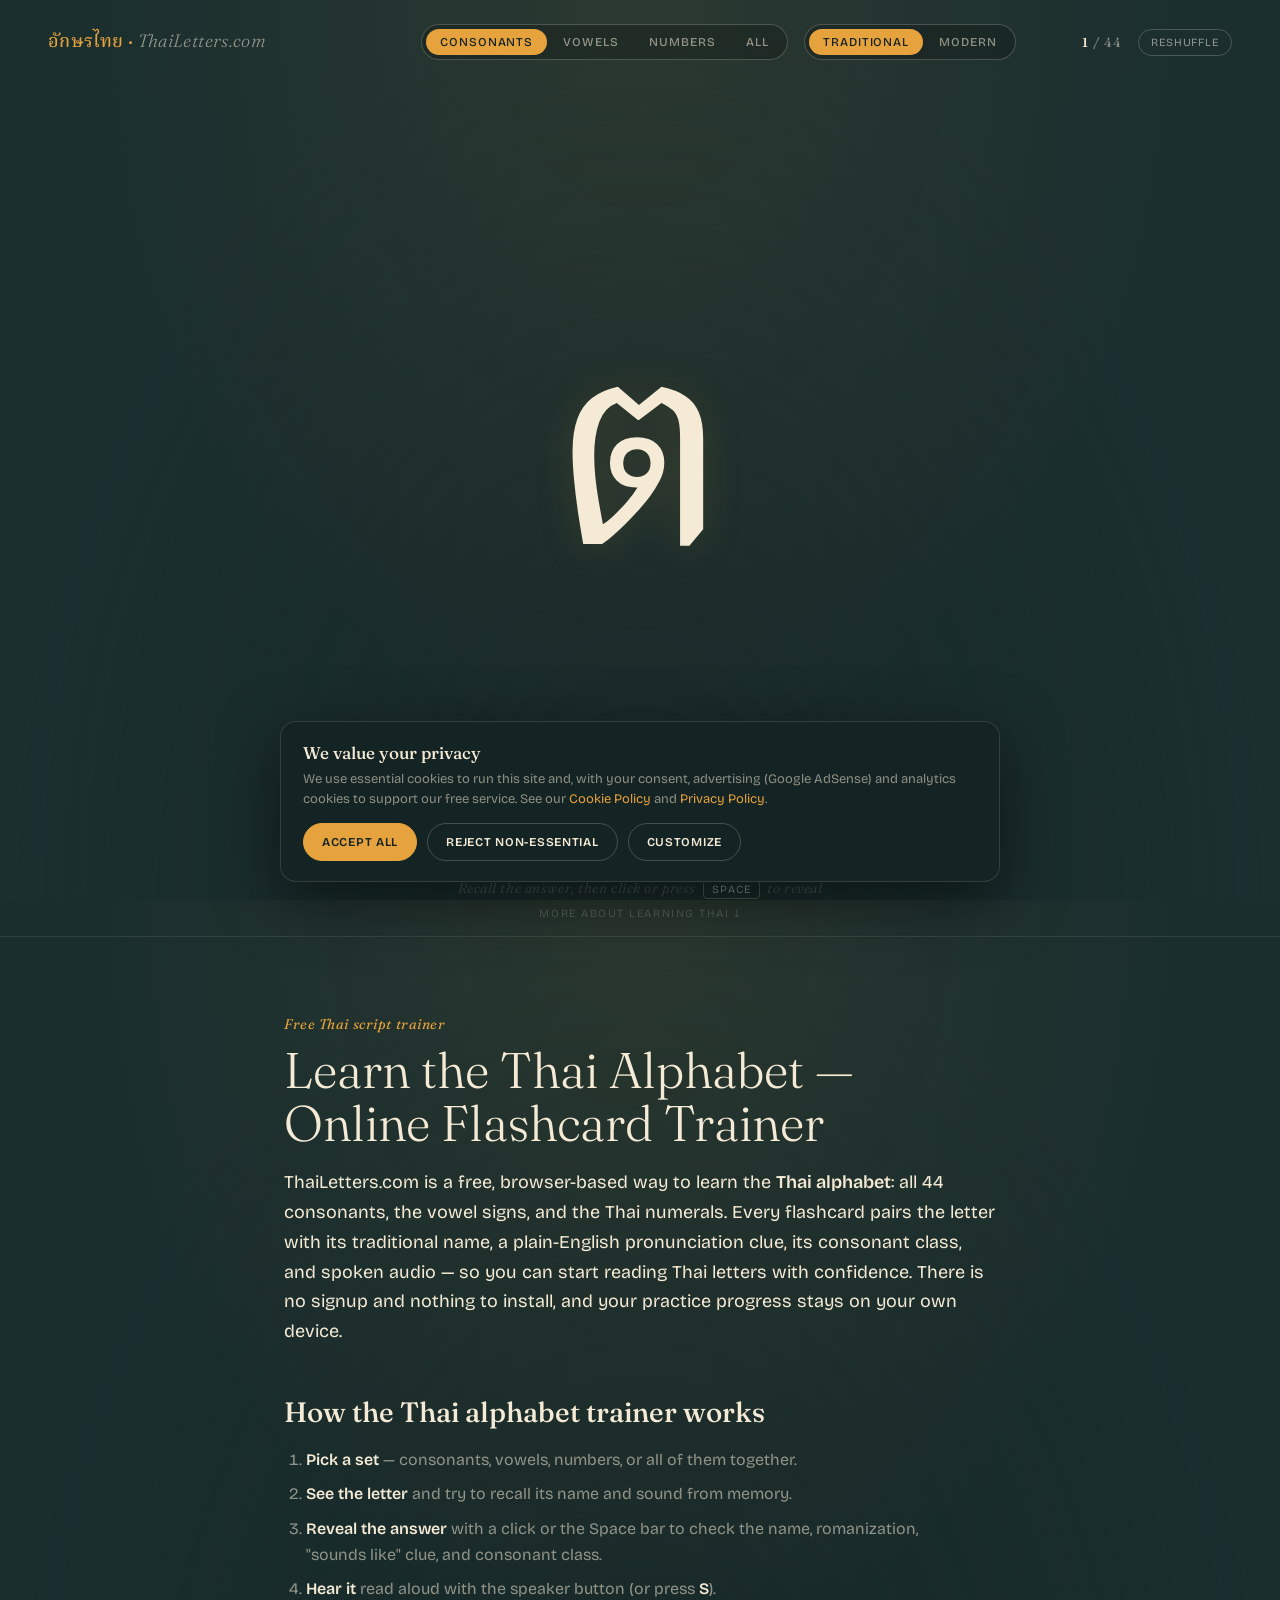
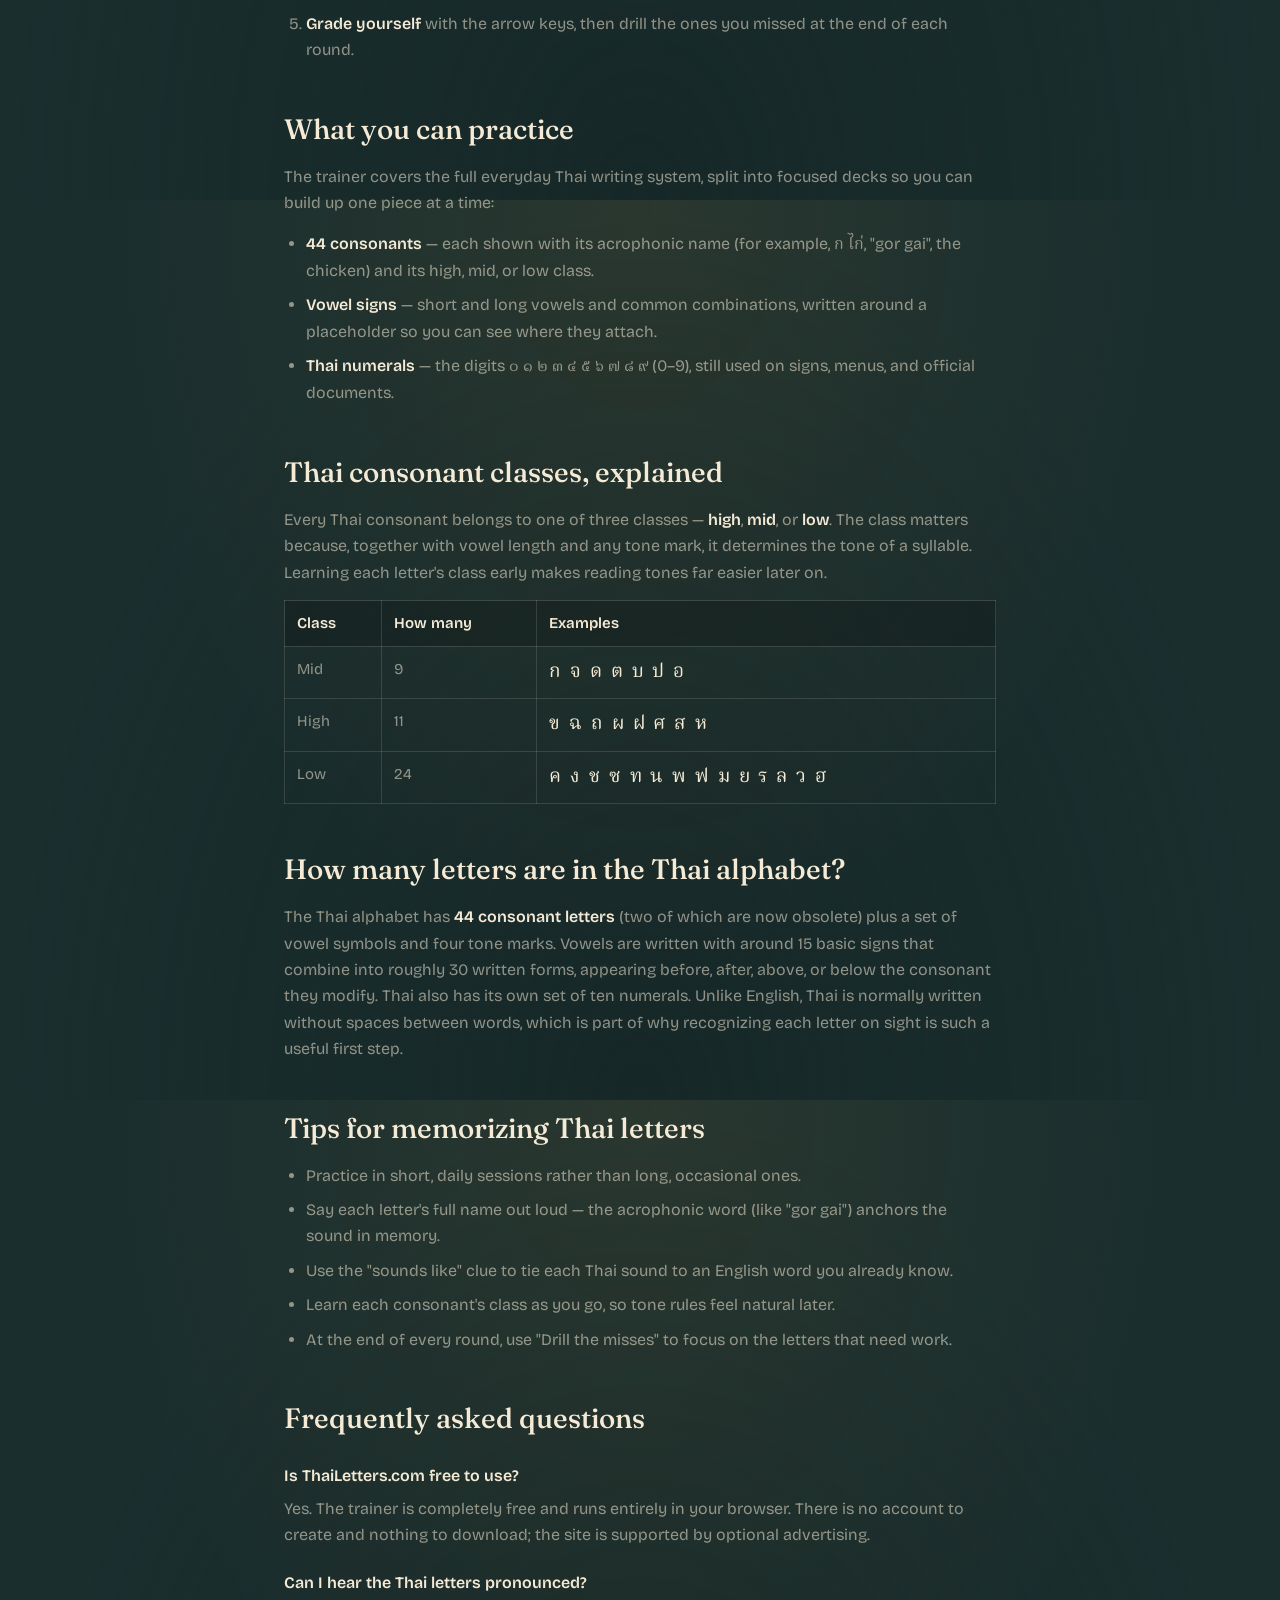
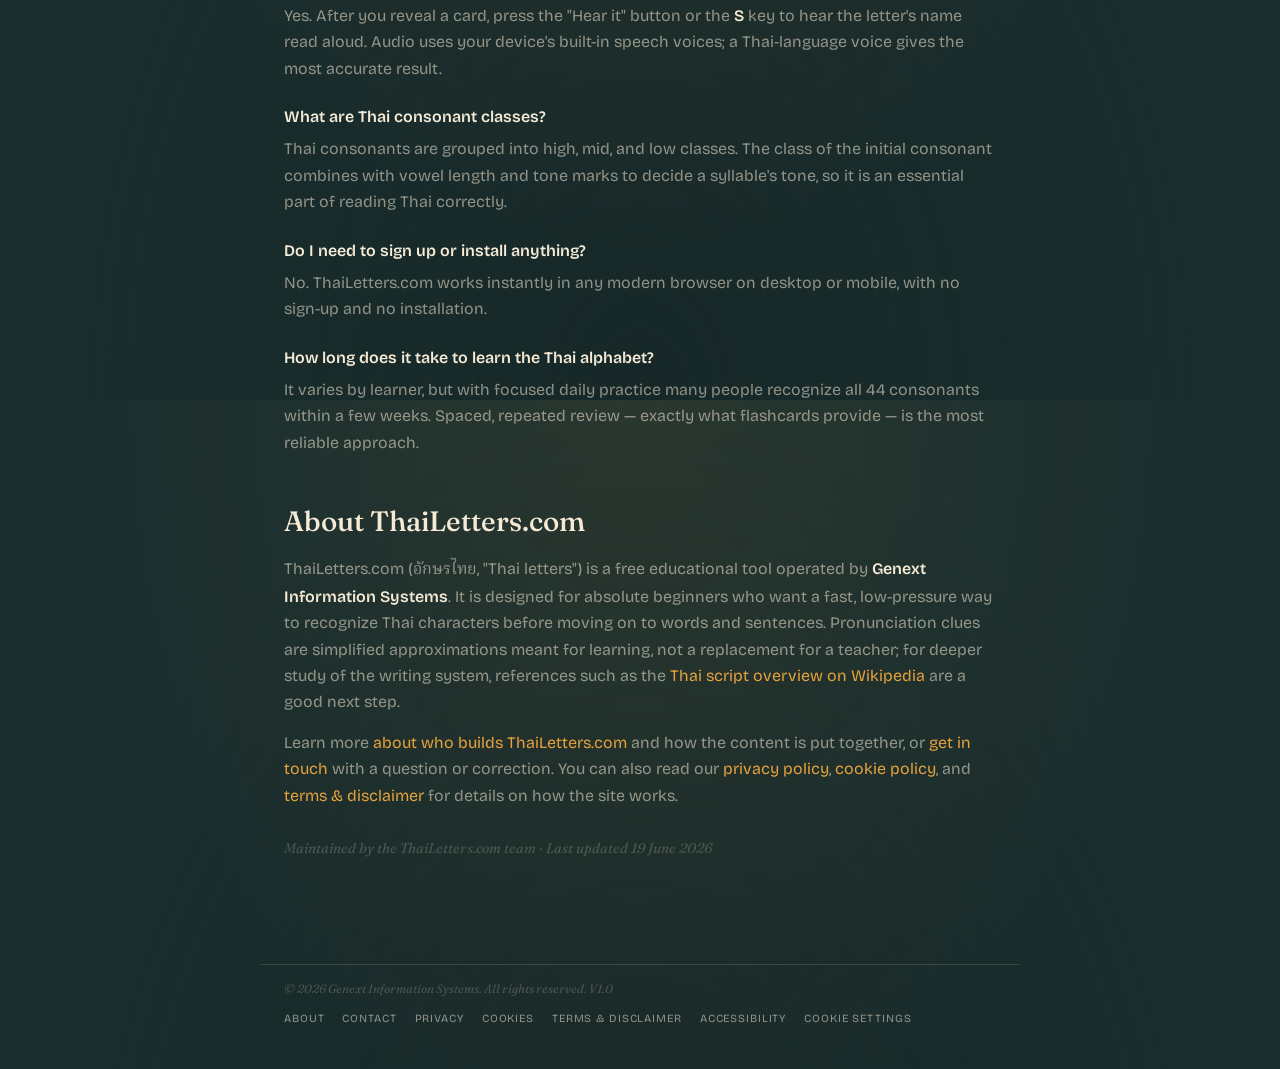
==== commit 2d8d620d: "Add version V1.0 to site footer" ====
--- a/index.html
+++ b/index.html
@@ -733,7 +733,7 @@
   </section>
 
   <footer class="site-footer">
-    <div class="sf-copy">&copy; 2026 Genext Information Systems. All rights reserved.</div>
+    <div class="sf-copy">&copy; 2026 Genext Information Systems. All rights reserved. V1.0</div>
     <nav class="sf-links" aria-label="Legal and site links">
       <a href="about.html">About</a>
       <a href="contact.html">Contact</a>
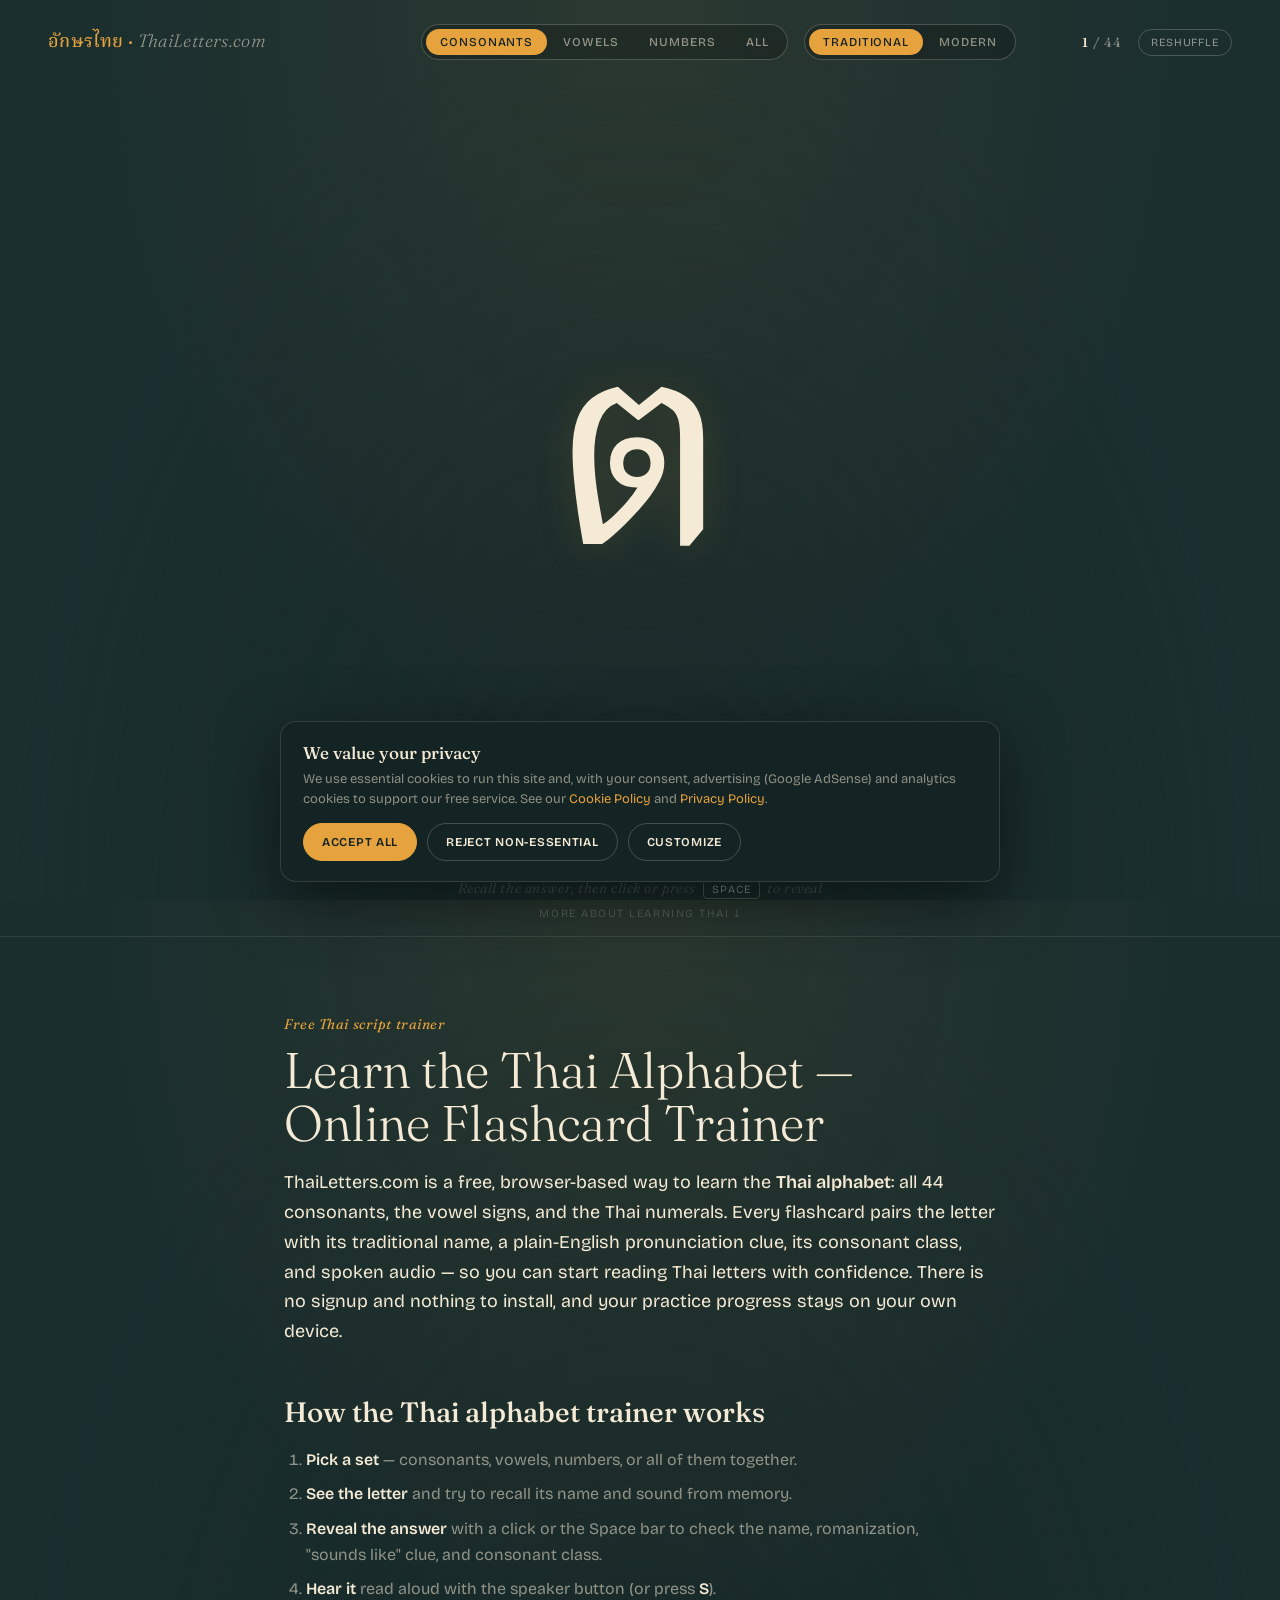
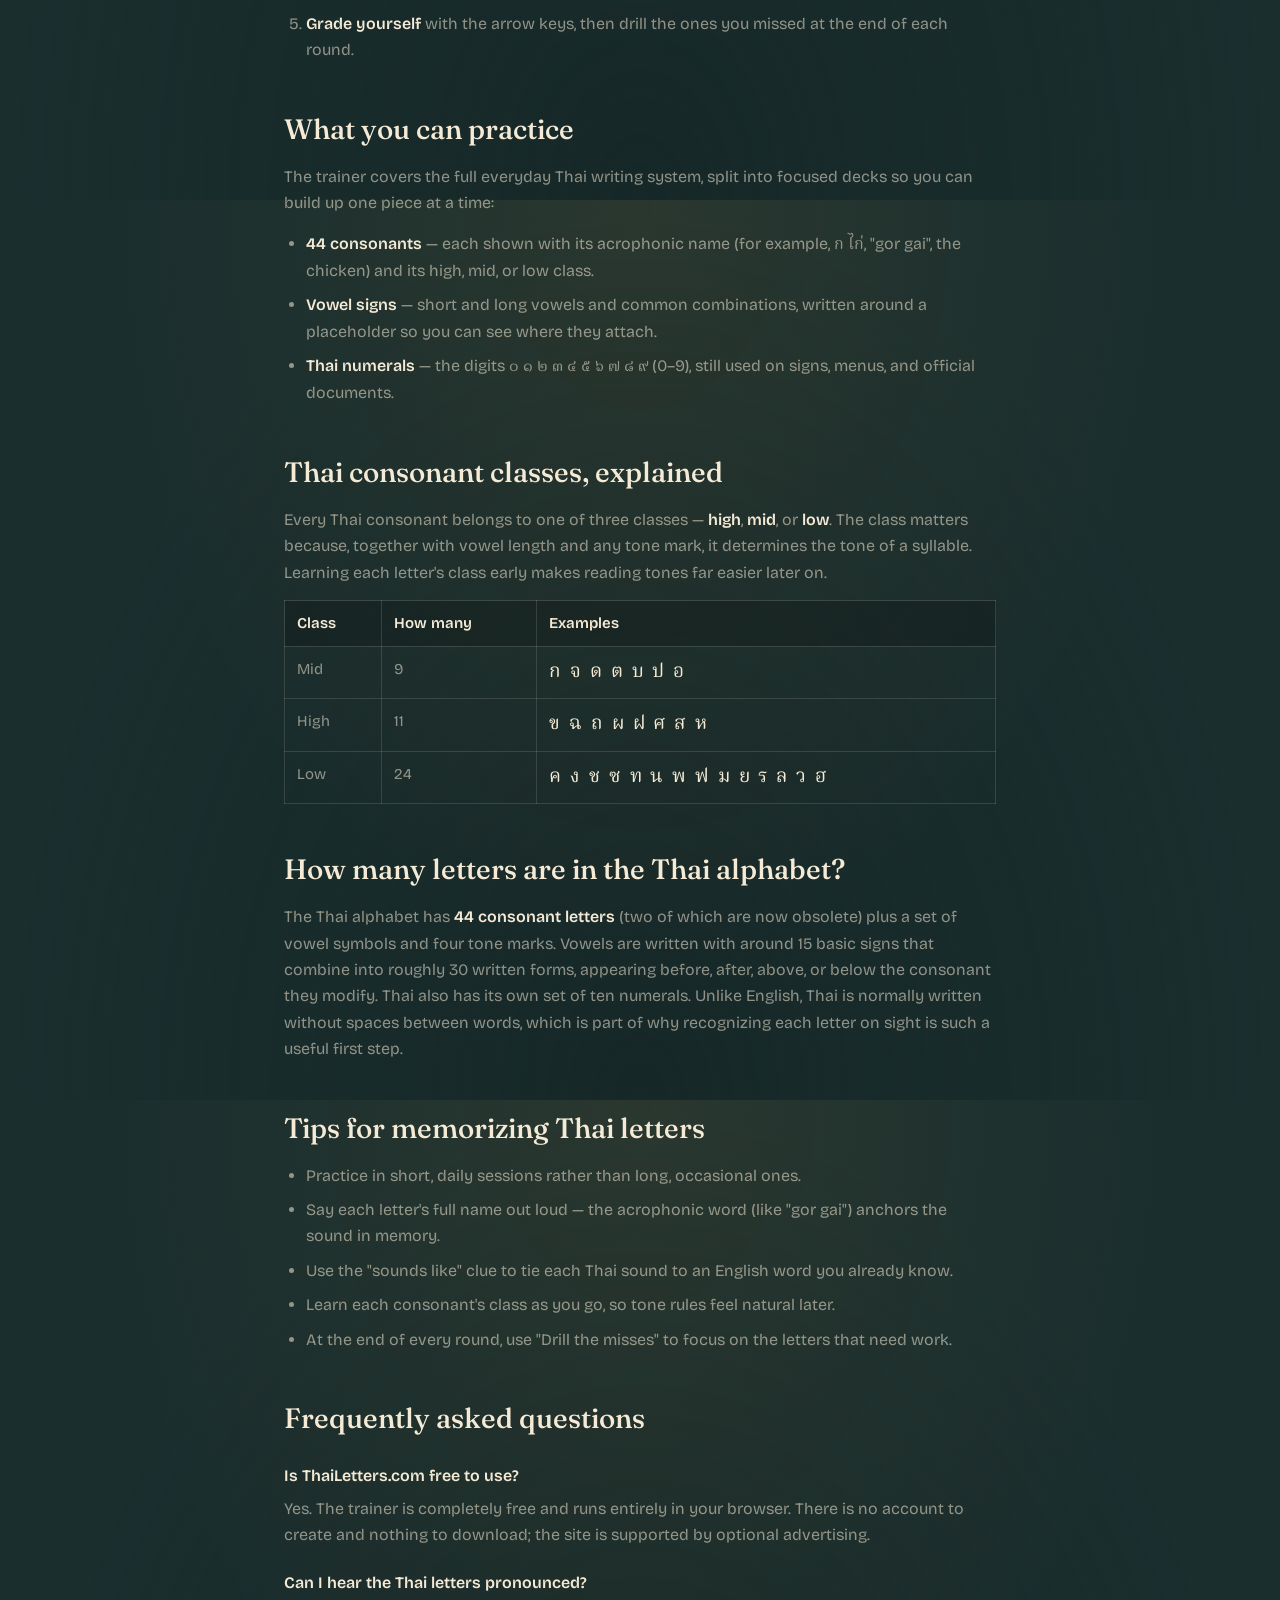
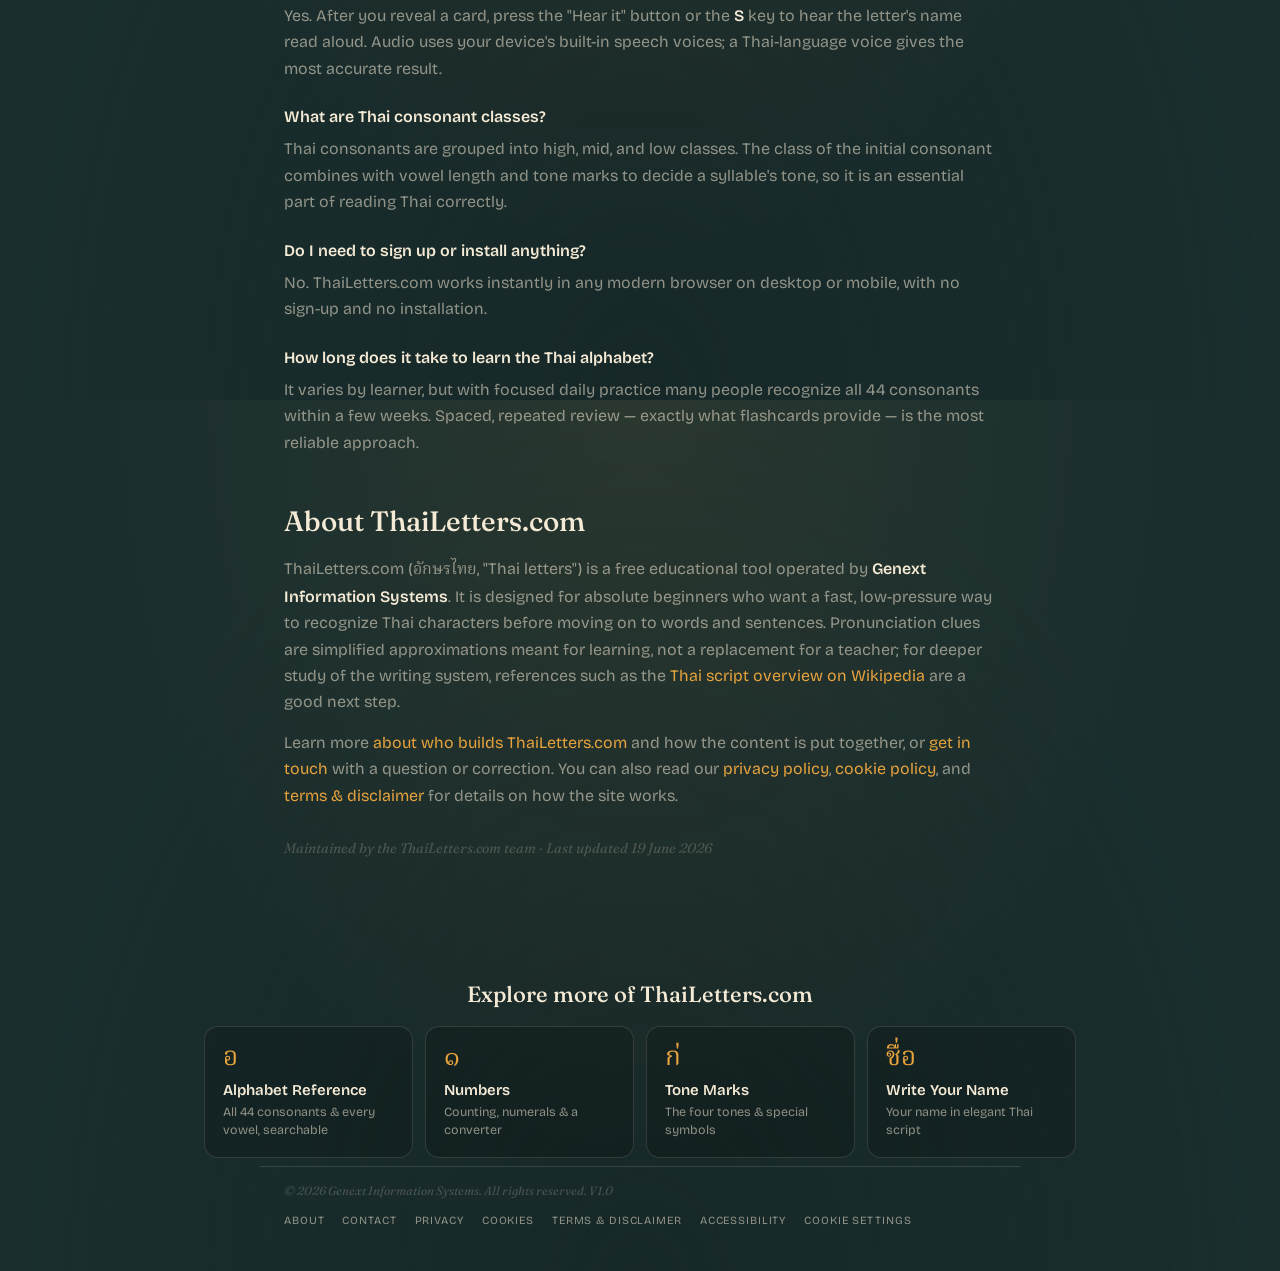
==== commit 0f00ea24: "auto sync 2026-06-29 15:26" ====
--- a/index.html
+++ b/index.html
@@ -731,6 +731,41 @@
       <p class="byline">Maintained by the ThaiLetters.com team &middot; Last updated 19 June 2026</p>
     </div>
   </section>
+
+  <style>
+    .explore {
+      position: relative; z-index: 2;
+      max-width: 920px; margin: 0 auto; padding: 16px 24px 8px;
+    }
+    .explore h2 {
+      font-family: 'Fraunces', serif; font-weight: 500; font-size: 22px;
+      color: var(--ink); margin: 0 0 18px; text-align: center;
+    }
+    .explore-grid {
+      display: grid; grid-template-columns: repeat(auto-fit, minmax(160px, 1fr)); gap: 12px;
+    }
+    .explore-card {
+      display: flex; flex-direction: column; gap: 4px;
+      padding: 18px; border-radius: 14px;
+      background: rgba(0,0,0,0.2); border: 1px solid rgba(244,234,213,0.14);
+      text-decoration: none; transition: transform 0.18s ease, border-color 0.18s ease, background 0.18s ease;
+    }
+    .explore-card:hover { transform: translateY(-3px); border-color: var(--accent); background: rgba(0,0,0,0.3); }
+    .explore-card .ec-th { font-family: var(--thai-font); font-size: 26px; color: var(--accent); line-height: 1; }
+    .explore-card .ec-title { font-family: 'Bricolage Grotesque', sans-serif; font-weight: 600; font-size: 15px; color: var(--ink); margin-top: 6px; }
+    .explore-card .ec-desc { font-family: 'Bricolage Grotesque', sans-serif; font-size: 12.5px; color: var(--ink-dim); line-height: 1.45; }
+    @media (prefers-reduced-motion: reduce) { .explore-card { transition: none; } }
+  </style>
+
+  <nav class="explore" aria-label="Explore more references">
+    <h2>Explore more of ThaiLetters.com</h2>
+    <div class="explore-grid">
+      <a class="explore-card" href="alphabet.html"><span class="ec-th">อ</span><span class="ec-title">Alphabet Reference</span><span class="ec-desc">All 44 consonants &amp; every vowel, searchable</span></a>
+      <a class="explore-card" href="numbers.html"><span class="ec-th">๑</span><span class="ec-title">Numbers</span><span class="ec-desc">Counting, numerals &amp; a converter</span></a>
+      <a class="explore-card" href="tone-marks.html"><span class="ec-th">ก่</span><span class="ec-title">Tone Marks</span><span class="ec-desc">The four tones &amp; special symbols</span></a>
+      <a class="explore-card" href="write-thai.html"><span class="ec-th">ชื่อ</span><span class="ec-title">Write Your Name</span><span class="ec-desc">Your name in elegant Thai script</span></a>
+    </div>
+  </nav>
 
   <footer class="site-footer">
     <div class="sf-copy">&copy; 2026 Genext Information Systems. All rights reserved. V1.0</div>
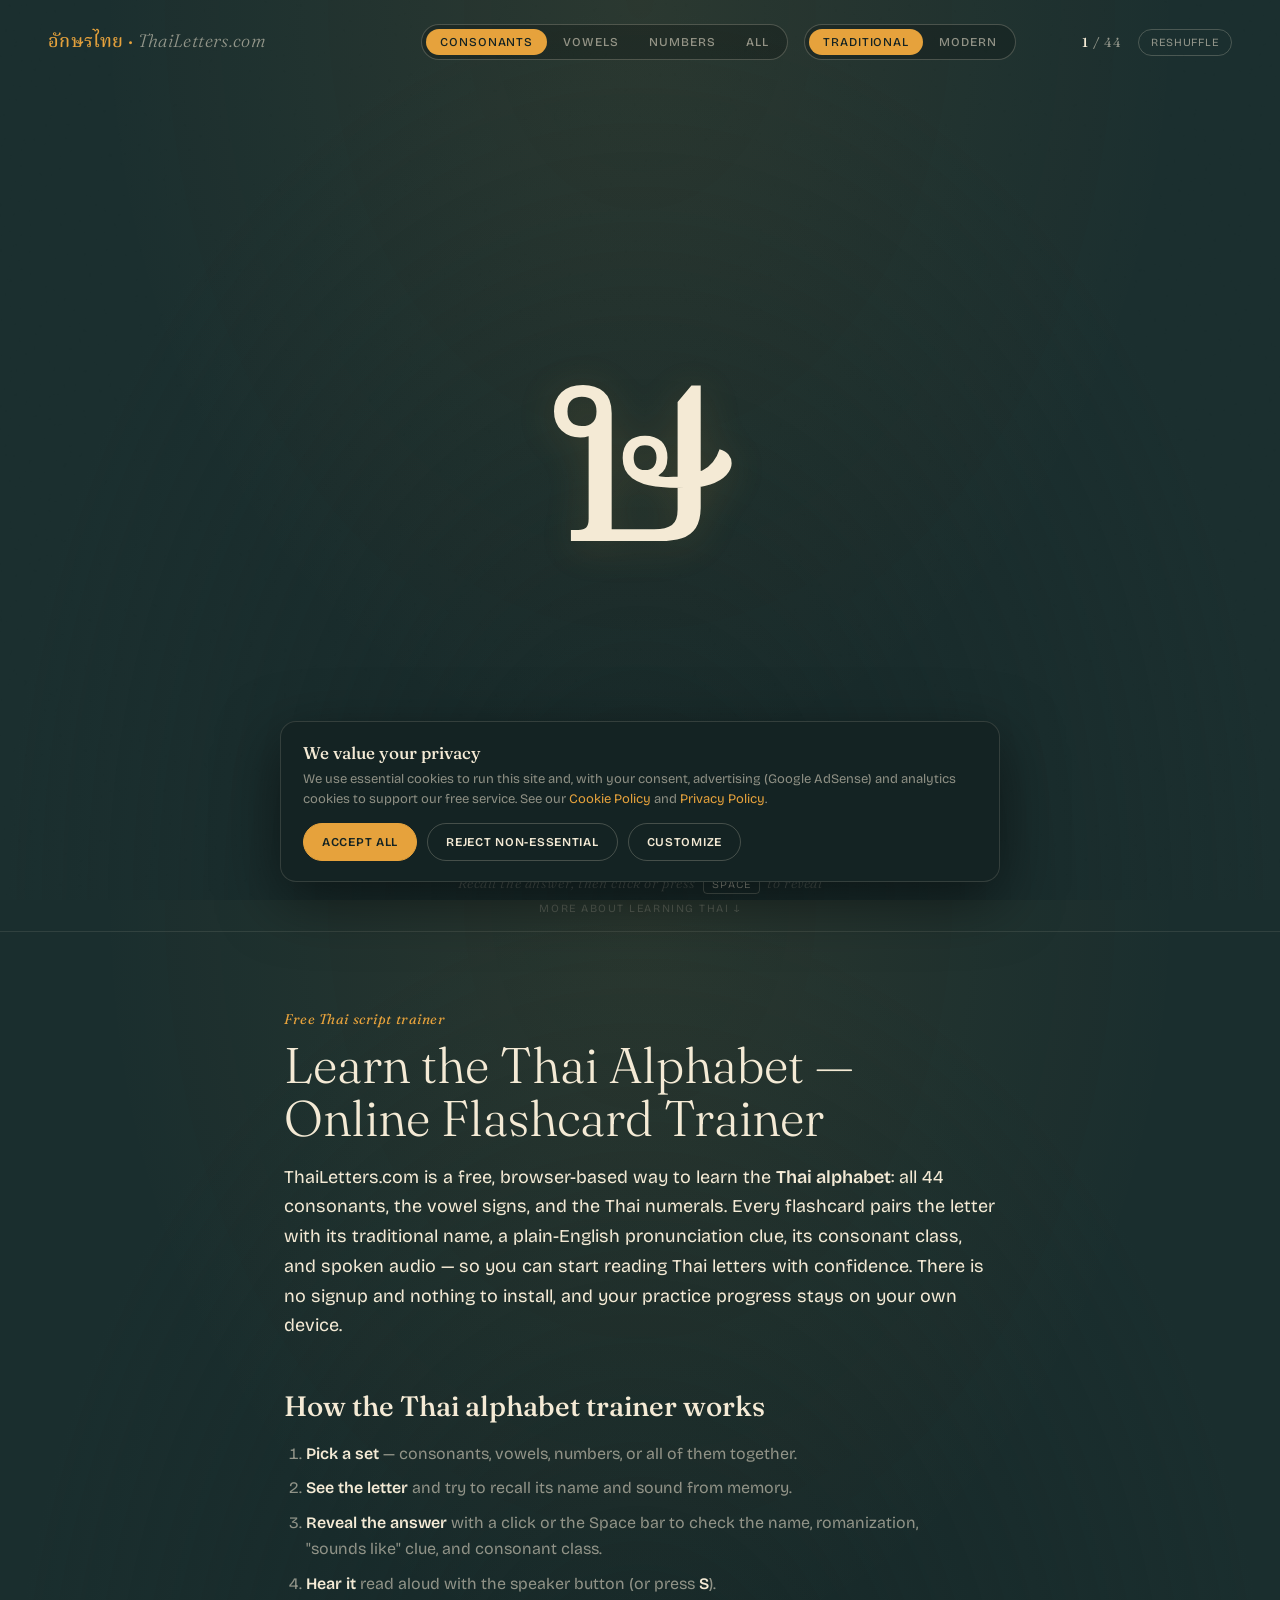
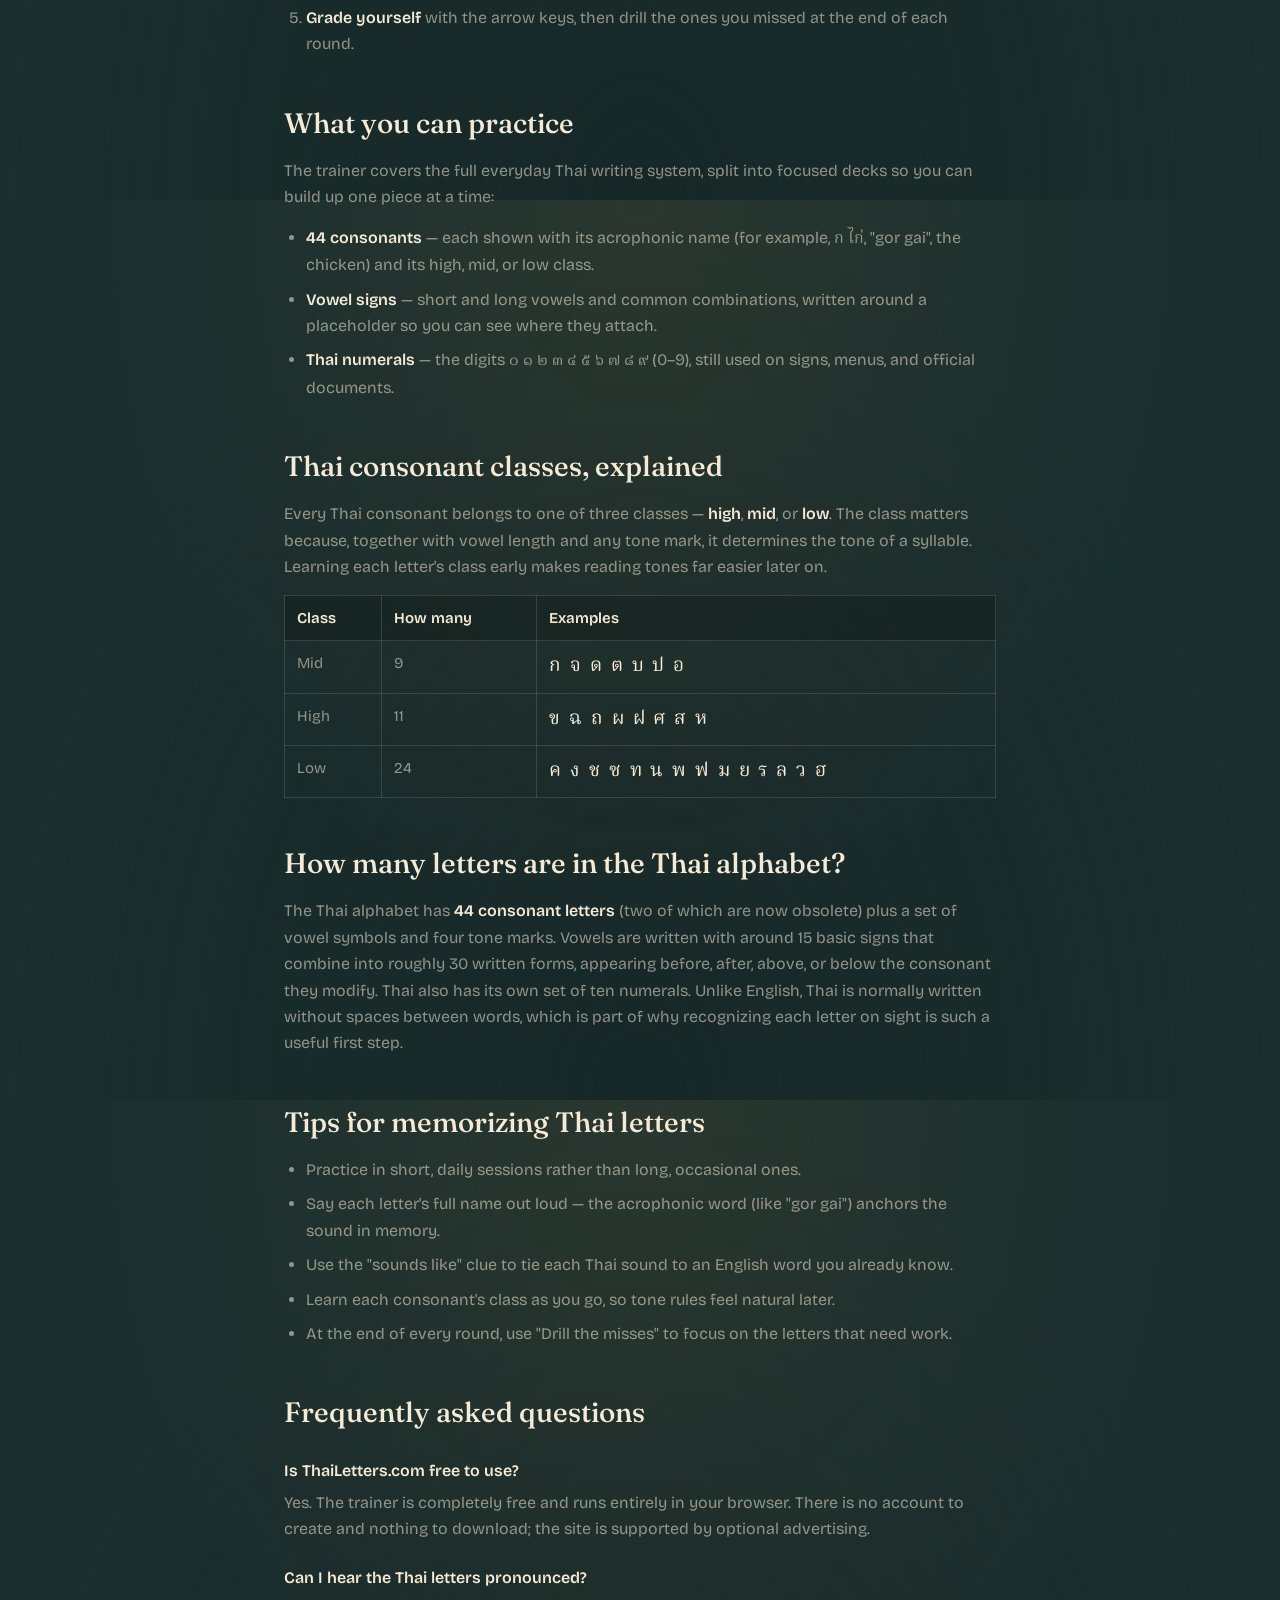
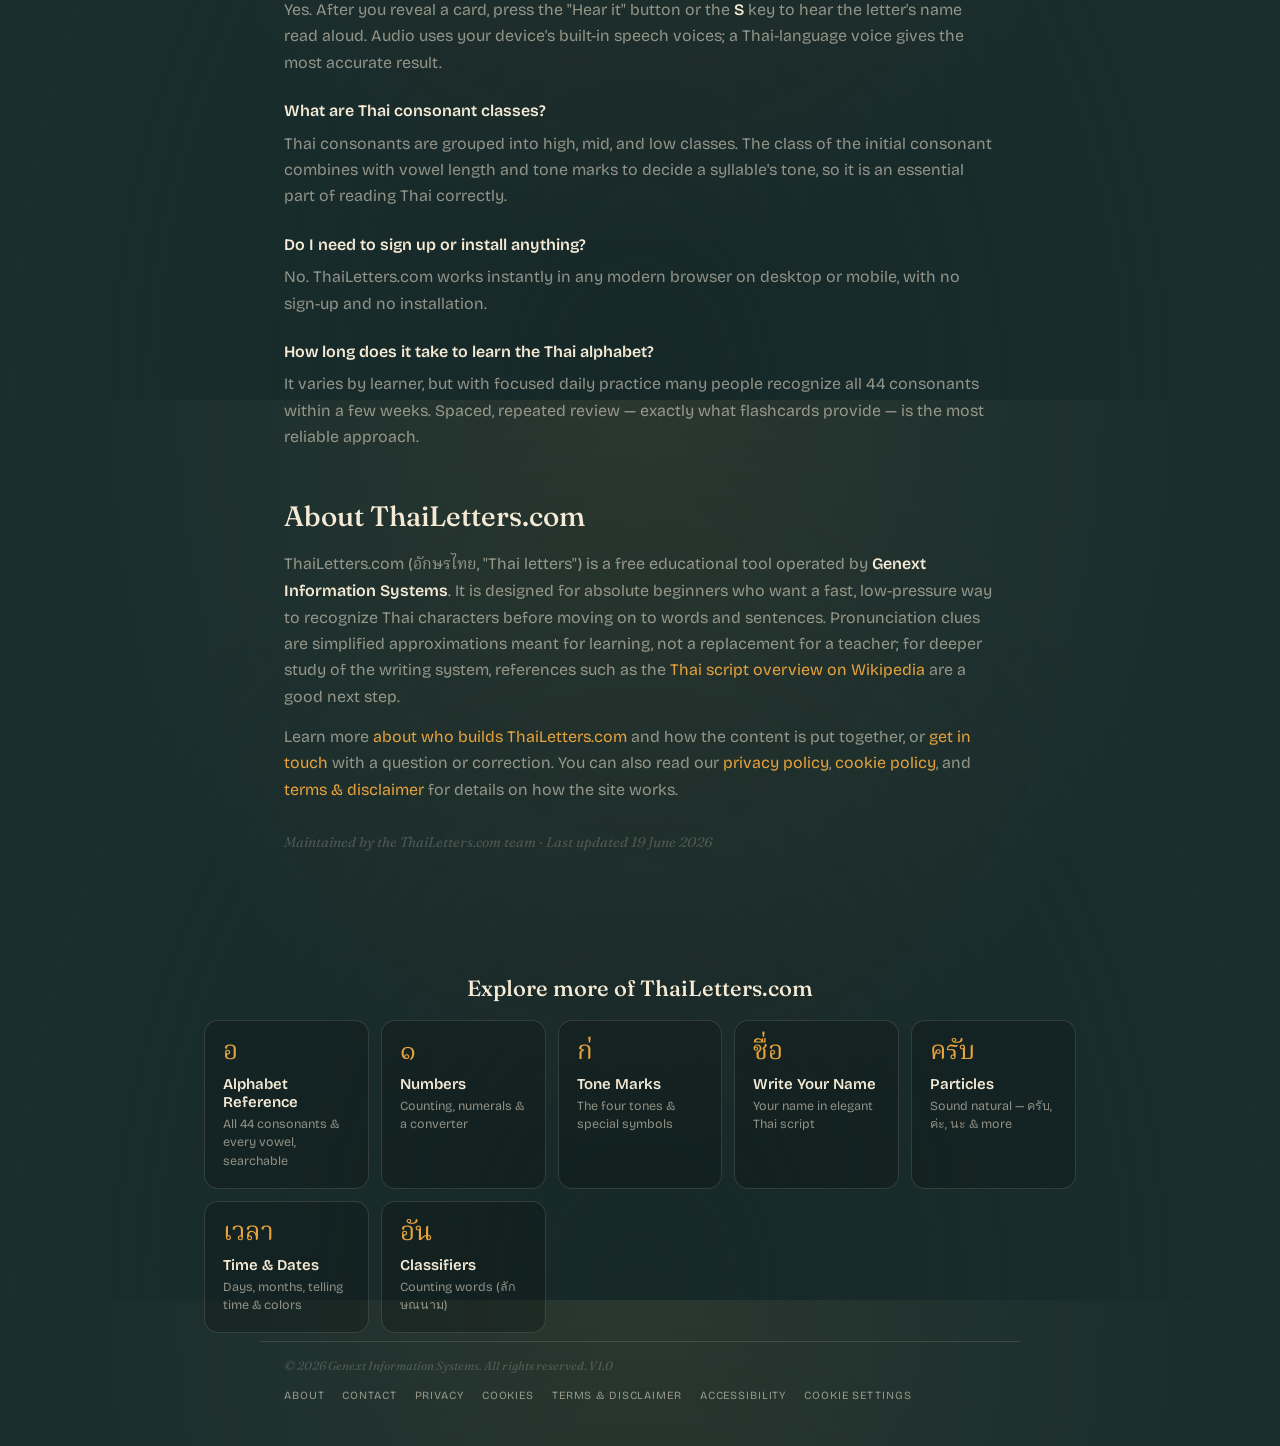
==== commit 628be6e5: "Add particles, time-dates-colors & classifiers pages; wire 8-card nav across site; update sitemap" ====
--- a/index.html
+++ b/index.html
@@ -764,6 +764,9 @@
       <a class="explore-card" href="numbers.html"><span class="ec-th">๑</span><span class="ec-title">Numbers</span><span class="ec-desc">Counting, numerals &amp; a converter</span></a>
       <a class="explore-card" href="tone-marks.html"><span class="ec-th">ก่</span><span class="ec-title">Tone Marks</span><span class="ec-desc">The four tones &amp; special symbols</span></a>
       <a class="explore-card" href="write-thai.html"><span class="ec-th">ชื่อ</span><span class="ec-title">Write Your Name</span><span class="ec-desc">Your name in elegant Thai script</span></a>
+      <a class="explore-card" href="particles.html"><span class="ec-th">ครับ</span><span class="ec-title">Particles</span><span class="ec-desc">Sound natural — ครับ, ค่ะ, นะ &amp; more</span></a>
+      <a class="explore-card" href="time-dates-colors.html"><span class="ec-th">เวลา</span><span class="ec-title">Time &amp; Dates</span><span class="ec-desc">Days, months, telling time &amp; colors</span></a>
+      <a class="explore-card" href="classifiers.html"><span class="ec-th">อัน</span><span class="ec-title">Classifiers</span><span class="ec-desc">Counting words (ลักษณนาม)</span></a>
     </div>
   </nav>
 
